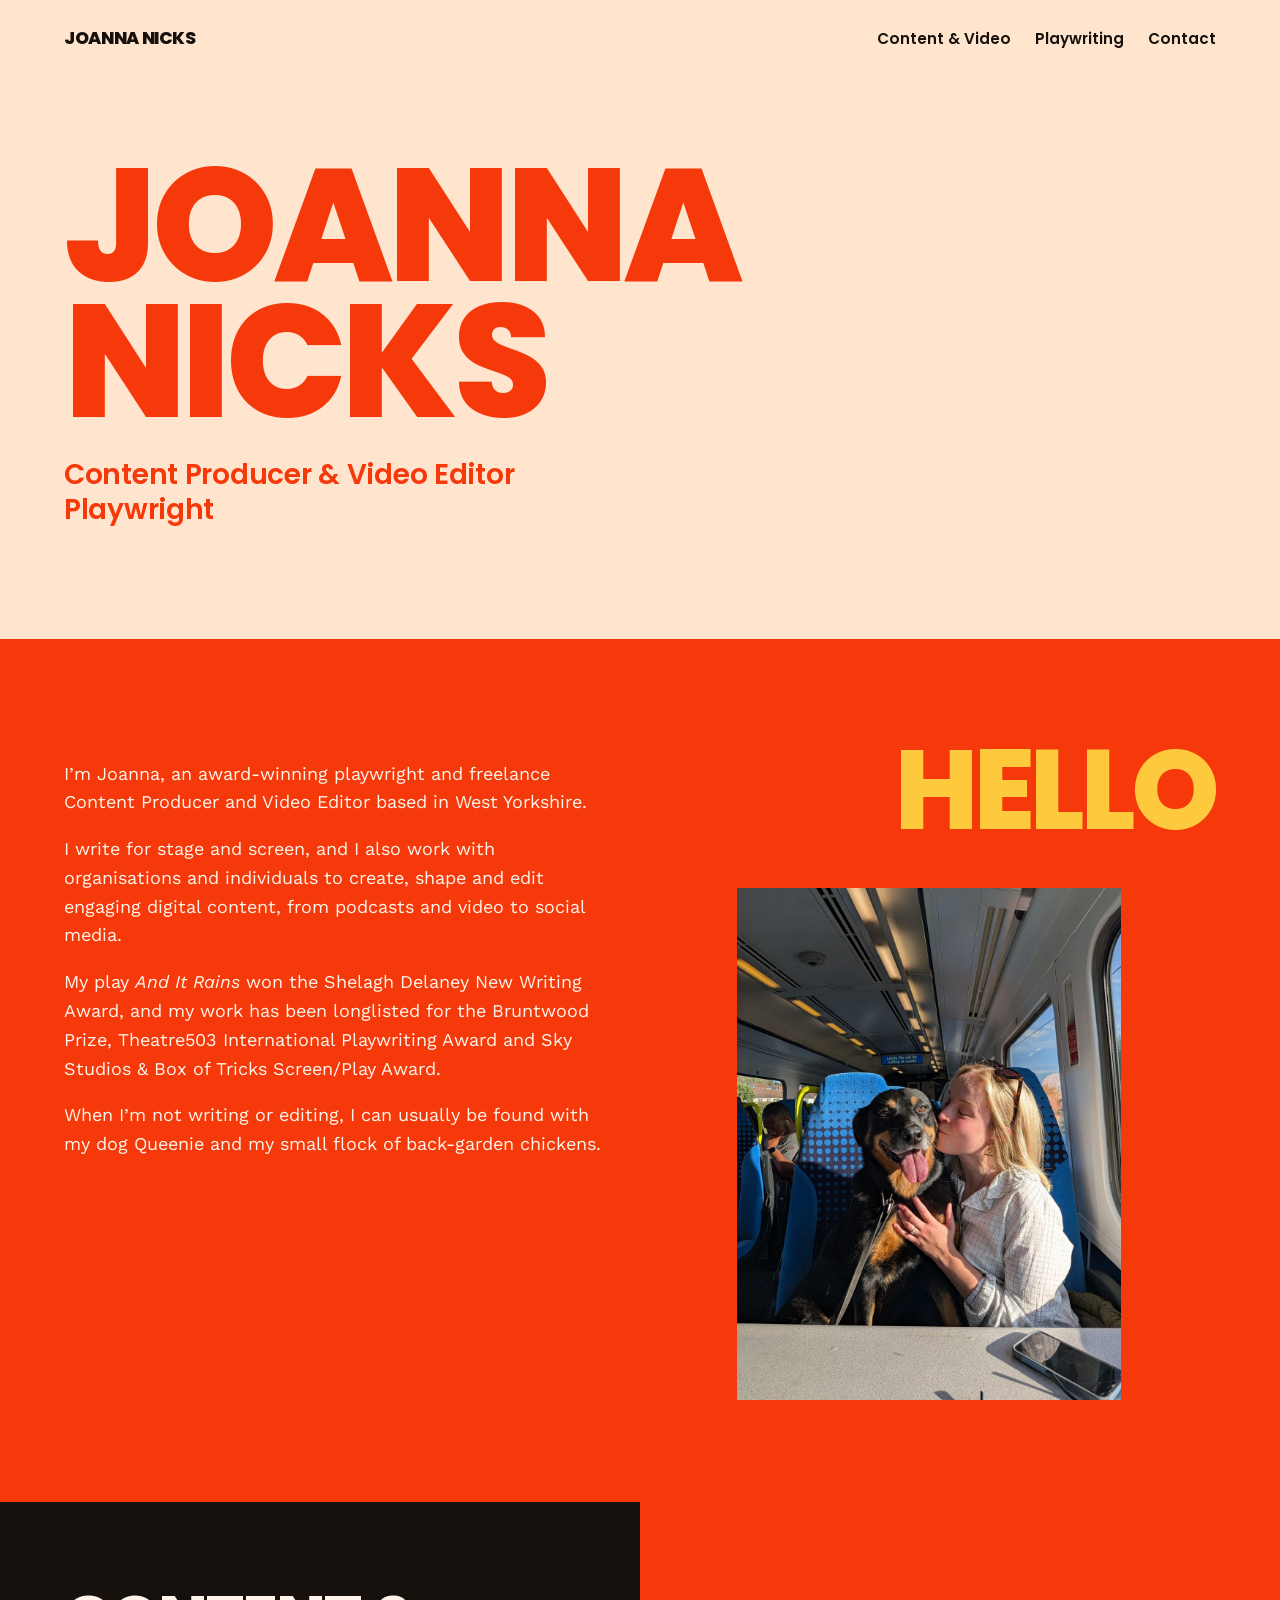
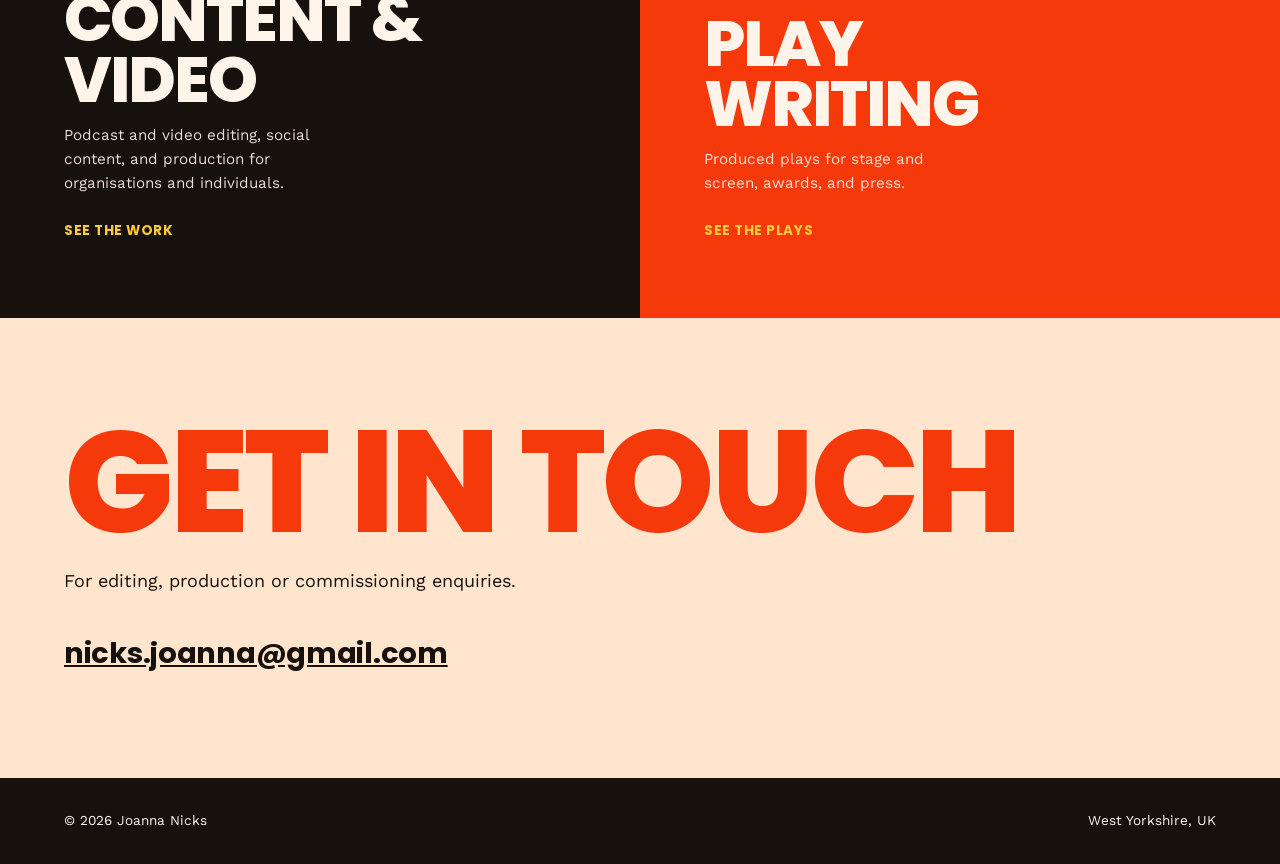
==== index.html @ 8f2b2e90 "Add photo alongside the homepage bio Joanna and Queenie on the train. On wide screens the bio text r" ====
<!doctype html>
<html lang="en-GB">
<head>
<meta charset="utf-8">
<meta name="viewport" content="width=device-width, initial-scale=1">
<title>Joanna Nicks — Content Producer, Video Editor &amp; Playwright</title>
<meta name="description" content="Joanna Nicks is an award-winning playwright and freelance Content Producer and Video Editor based in West Yorkshire.">
<link rel="preconnect" href="https://fonts.googleapis.com">
<link rel="preconnect" href="https://fonts.gstatic.com" crossorigin>
<link href="https://fonts.googleapis.com/css2?family=Poppins:wght@600;700;800&family=Work+Sans:wght@400;500&display=swap" rel="stylesheet">
<link rel="stylesheet" href="styles.css">
</head>
<body>

<a class="skip" href="#main">Skip to content</a>

<!-- Homepage nav. This is the only page that shows both sides of the site. -->
<header class="site">
  <a class="wordmark" href="index.html">Joanna Nicks</a>
  <nav>
    <a href="production.html">Content &amp; Video</a>
    <a href="writing.html">Playwriting</a>
    <a href="#contact">Contact</a>
  </nav>
</header>

<main id="main">

  <section class="hero">
    <h1>Joanna<br>Nicks</h1>
    <p class="roles">Content Producer &amp; Video Editor<br>Playwright</p>
  </section>

  <section class="band band--orange">
    <div class="bio">
      <div class="bio-text">
        <p>I’m Joanna, an award-winning playwright and freelance Content Producer and Video Editor based in West Yorkshire.</p>
        <p>I write for stage and screen, and I also work with organisations and individuals to create, shape and edit engaging digital content, from podcasts and video to social media.</p>
        <p>My play <em>And It Rains</em> won the Shelagh Delaney New Writing Award, and my work has been longlisted for the Bruntwood Prize, Theatre503 International Playwriting Award and Sky Studios &amp; Box of Tricks Screen/Play Award.</p>
        <p>When I’m not writing or editing, I can usually be found with my dog Queenie and my small flock of back-garden chickens.</p>
      </div>
      <p class="shout">Hello</p>
      <img class="bio-photo"
           src="images/joanna-and-queenie.jpg"
           width="1050" height="1400"
           alt="Joanna on a train with her eyes closed, kissing her dog Queenie on the cheek. Queenie is grinning at the camera with her tongue out.">
    </div>
  </section>

  <!-- The fork. Each door leads into a section that stands on its own. -->
  <div class="doors">
    <a class="door door--production" href="production.html">
      <h2>Content &amp;<br>Video</h2>
      <p>Podcast and video editing, social content, and production for organisations and individuals.</p>
      <span class="go">See the work</span>
    </a>
    <a class="door door--writing" href="writing.html">
      <h2>Play<br>writing</h2>
      <p>Produced plays for stage and screen, awards, and press.</p>
      <span class="go">See the plays</span>
    </a>
  </div>

  <section class="band band--peach contact" id="contact">
    <h2>Get in touch</h2>
    <p>For editing, production or commissioning enquiries.</p>
    <a class="email" href="mailto:nicks.joanna@gmail.com">nicks.joanna@gmail.com</a>
  </section>

</main>

<footer class="site">
  <span>© 2026 Joanna Nicks</span>
  <span>West Yorkshire, UK</span>
</footer>

</body>
</html>
---- styles.css ----
/* ============================================================
   Joanna Nicks — site styles
   Colours and type live here. Change a value once, it changes
   everywhere on the site.
   ============================================================ */

:root {
  --peach:  #FFE4CE;
  --orange: #F5390B;
  --yellow: #FFC93D;
  --ink:    #17110D;
  --cream:  #FFF4E9;

  --measure: 34rem;          /* max line length for body text */
  --pad: clamp(1.5rem, 5vw, 5rem);
}

*, *::before, *::after { box-sizing: border-box; }

html { -webkit-text-size-adjust: 100%; }

body {
  margin: 0;
  background: var(--peach);
  color: var(--ink);
  font-family: "Work Sans", system-ui, sans-serif;
  font-size: clamp(1rem, 0.95rem + 0.3vw, 1.125rem);
  line-height: 1.6;
}

img { max-width: 100%; display: block; }

a { color: inherit; }

/* ---------- Type ---------- */

h1, h2, h3, .display, nav a {
  font-family: "Poppins", system-ui, sans-serif;
}

h1 {
  font-weight: 800;
  font-size: clamp(3.2rem, 13vw, 10rem);
  line-height: 0.85;
  letter-spacing: -0.035em;
  margin: 0;
  text-transform: uppercase;
}

h2 {
  font-weight: 800;
  font-size: clamp(2rem, 6vw, 4rem);
  line-height: 0.95;
  letter-spacing: -0.03em;
  margin: 0 0 1.5rem;
  text-transform: uppercase;
}

h3 {
  font-weight: 700;
  font-size: clamp(1.35rem, 2.6vw, 1.9rem);
  line-height: 1.1;
  letter-spacing: -0.02em;
  margin: 0 0 0.15rem;
  text-transform: uppercase;
}

p { max-width: var(--measure); }

.lede {
  font-family: "Poppins", system-ui, sans-serif;
  font-weight: 600;
  font-size: clamp(1.25rem, 3vw, 2rem);
  line-height: 1.2;
  letter-spacing: -0.02em;
  max-width: 22ch;
}

/* ---------- Bands ---------- */

.band { padding: clamp(3rem, 8vw, 7rem) var(--pad); }
.band--peach  { background: var(--peach);  color: var(--ink); }
.band--orange { background: var(--orange); color: var(--cream); }
.band--cream  { background: var(--cream);  color: var(--ink); }
.band--ink    { background: var(--ink);    color: var(--cream); }

.band--orange a, .band--ink a { color: var(--yellow); }

/* ---------- Header / nav ---------- */

header.site {
  display: flex;
  flex-wrap: wrap;
  gap: 1rem 2rem;
  align-items: baseline;
  justify-content: space-between;
  padding: 1.5rem var(--pad);
  background: var(--peach);
}

header.site .wordmark {
  font-family: "Poppins", sans-serif;
  font-weight: 800;
  letter-spacing: -0.02em;
  text-transform: uppercase;
  text-decoration: none;
  font-size: 1.1rem;
}

nav { display: flex; gap: 1.5rem; flex-wrap: wrap; }

nav a {
  font-weight: 600;
  font-size: 0.95rem;
  text-decoration: none;
  padding-bottom: 2px;
  border-bottom: 3px solid transparent;
}

nav a:hover, nav a:focus-visible { border-bottom-color: var(--orange); }
nav a[aria-current="page"] { border-bottom-color: var(--orange); }

/* ---------- Hero ---------- */

.hero { padding: clamp(2rem, 6vw, 5rem) var(--pad) clamp(3rem, 9vw, 7rem); }
.hero h1 { color: var(--orange); }

.hero .roles {
  font-family: "Poppins", sans-serif;
  font-weight: 600;
  font-size: clamp(1.1rem, 2.6vw, 1.75rem);
  line-height: 1.25;
  color: var(--orange);
  margin: 1.75rem 0 0;
  letter-spacing: -0.01em;
}

/* ---------- Bio band with the big HELLO ---------- */

.bio {
  display: grid;
  gap: clamp(1.5rem, 4vw, 4rem);
  grid-template-columns: 1fr;
}

/* Wide screens: text down the left, HELLO and the photo stacked on the right. */
@media (min-width: 62rem) {
  .bio {
    grid-template-columns: minmax(0, 1.3fr) minmax(0, 1fr);
    align-items: start;
  }
  .bio .bio-text  { grid-column: 1; grid-row: 1 / span 2; }
  .bio .shout     { grid-column: 2; grid-row: 1; text-align: right; }
  .bio .bio-photo { grid-column: 2; grid-row: 2; }
}

/* Photo beside the bio. Hard edges, no crop — the picture is the picture. */
.bio-photo {
  width: 100%;
  max-width: 24rem;
  height: auto;
}

.shout {
  font-family: "Poppins", sans-serif;
  font-weight: 800;
  font-size: clamp(3rem, 10vw, 7rem);
  line-height: 0.85;
  letter-spacing: -0.04em;
  color: var(--yellow);
  text-transform: uppercase;
  margin: 0;
  order: -1;
}

@media (min-width: 62rem) { .shout { order: 0; } }

/* ---------- The fork: two doors ---------- */

.doors {
  display: grid;
  grid-template-columns: 1fr;
}

@media (min-width: 48rem) {
  .doors { grid-template-columns: 1fr 1fr; }
}

.door {
  display: block;
  text-decoration: none;
  padding: clamp(2.5rem, 6vw, 5rem) var(--pad);
  min-height: clamp(16rem, 34vw, 26rem);
  display: flex;
  flex-direction: column;
  justify-content: flex-end;
  transition: background-color 120ms linear;
}

.door--production { background: var(--ink);    color: var(--cream); }
.door--writing    { background: var(--orange); color: var(--cream); }

.door--production:hover, .door--production:focus-visible { background: #000; }
.door--writing:hover,    .door--writing:focus-visible    { background: #D02F06; }

.door h2 { margin-bottom: 0.75rem; }
.door p { font-size: 0.95rem; max-width: 30ch; opacity: 0.9; margin: 0; }
.door .go {
  font-family: "Poppins", sans-serif;
  font-weight: 700;
  font-size: 0.85rem;
  margin-top: 1.5rem;
  color: var(--yellow);
  text-transform: uppercase;
  letter-spacing: 0.04em;
}

/* ---------- Onward links inside a section ---------- */

.next {
  display: flex;
  flex-wrap: wrap;
  gap: 1rem 2.5rem;
  margin-top: 2rem;
}

.next a {
  font-family: "Poppins", sans-serif;
  font-weight: 700;
  font-size: clamp(1.1rem, 3vw, 1.6rem);
  line-height: 1.1;
  letter-spacing: -0.01em;
  text-transform: uppercase;
  text-decoration: none;
  border-bottom: 4px solid currentColor;
  padding-bottom: 0.15rem;
}

/* ---------- Work entries ---------- */

.work { border-top: 4px solid currentColor; padding-top: 2rem; margin-top: 3rem; }
.work:first-of-type { margin-top: 0; }

.work .form {
  font-family: "Poppins", sans-serif;
  font-weight: 600;
  font-size: 0.9rem;
  opacity: 0.75;
  margin: 0 0 1.25rem;
}

.work .accolade {
  font-family: "Poppins", sans-serif;
  font-weight: 700;
  color: var(--orange);
  margin: 0 0 1.25rem;
  max-width: 30ch;
}

.band--orange .work .accolade, .band--ink .work .accolade { color: var(--yellow); }

blockquote {
  margin: 1.5rem 0 0;
  padding-left: 1.25rem;
  border-left: 4px solid var(--orange);
  max-width: var(--measure);
  font-size: 1.05rem;
}

.band--orange blockquote { border-left-color: var(--yellow); }

blockquote cite {
  display: block;
  font-style: normal;
  font-size: 0.85rem;
  opacity: 0.75;
  margin-top: 0.5rem;
}

/* ---------- Portfolio / embed slots ---------- */

.grid {
  display: grid;
  gap: clamp(1.5rem, 3vw, 2.5rem);
  grid-template-columns: repeat(auto-fit, minmax(min(100%, 20rem), 1fr));
  margin-top: 2.5rem;
}

.embed {
  aspect-ratio: 16 / 9;
  width: 100%;
  border: 0;
  background: var(--ink);
}

.placeholder {
  aspect-ratio: 16 / 9;
  display: flex;
  align-items: center;
  justify-content: center;
  text-align: center;
  padding: 1.5rem;
  background: repeating-linear-gradient(
    45deg, rgba(0,0,0,0.06) 0 12px, transparent 12px 24px
  ), var(--peach);
  outline: 3px dashed var(--orange);
  outline-offset: -3px;
  font-family: "Poppins", sans-serif;
  font-weight: 600;
  font-size: 0.9rem;
  color: var(--orange);
}

.caption { margin: 0.75rem 0 0; font-size: 0.95rem; }
.caption strong { font-family: "Poppins", sans-serif; }

/* ---------- Contact ---------- */

.contact h2 {
  font-size: clamp(3rem, 13vw, 9rem);
  line-height: 0.85;
  color: var(--orange);
}

.band--ink.contact h2 { color: var(--yellow); }

.contact .email {
  font-family: "Poppins", sans-serif;
  font-weight: 700;
  font-size: clamp(1.1rem, 3vw, 1.8rem);
  display: inline-block;
  margin-top: 1rem;
  letter-spacing: -0.01em;
}

footer.site {
  padding: 2rem var(--pad);
  background: var(--ink);
  color: var(--cream);
  font-size: 0.85rem;
  display: flex;
  flex-wrap: wrap;
  gap: 1rem 2rem;
  justify-content: space-between;
}

/* ---------- Accessibility ---------- */

:focus-visible { outline: 3px solid var(--ink); outline-offset: 3px; }
.band--ink :focus-visible, .band--orange :focus-visible { outline-color: var(--yellow); }

@media (prefers-reduced-motion: reduce) {
  * { transition: none !important; animation: none !important; }
}

.skip {
  position: absolute;
  left: -9999px;
  background: var(--ink);
  color: var(--cream);
  padding: 0.75rem 1rem;
}
.skip:focus { left: var(--pad); top: 0.5rem; z-index: 10; }
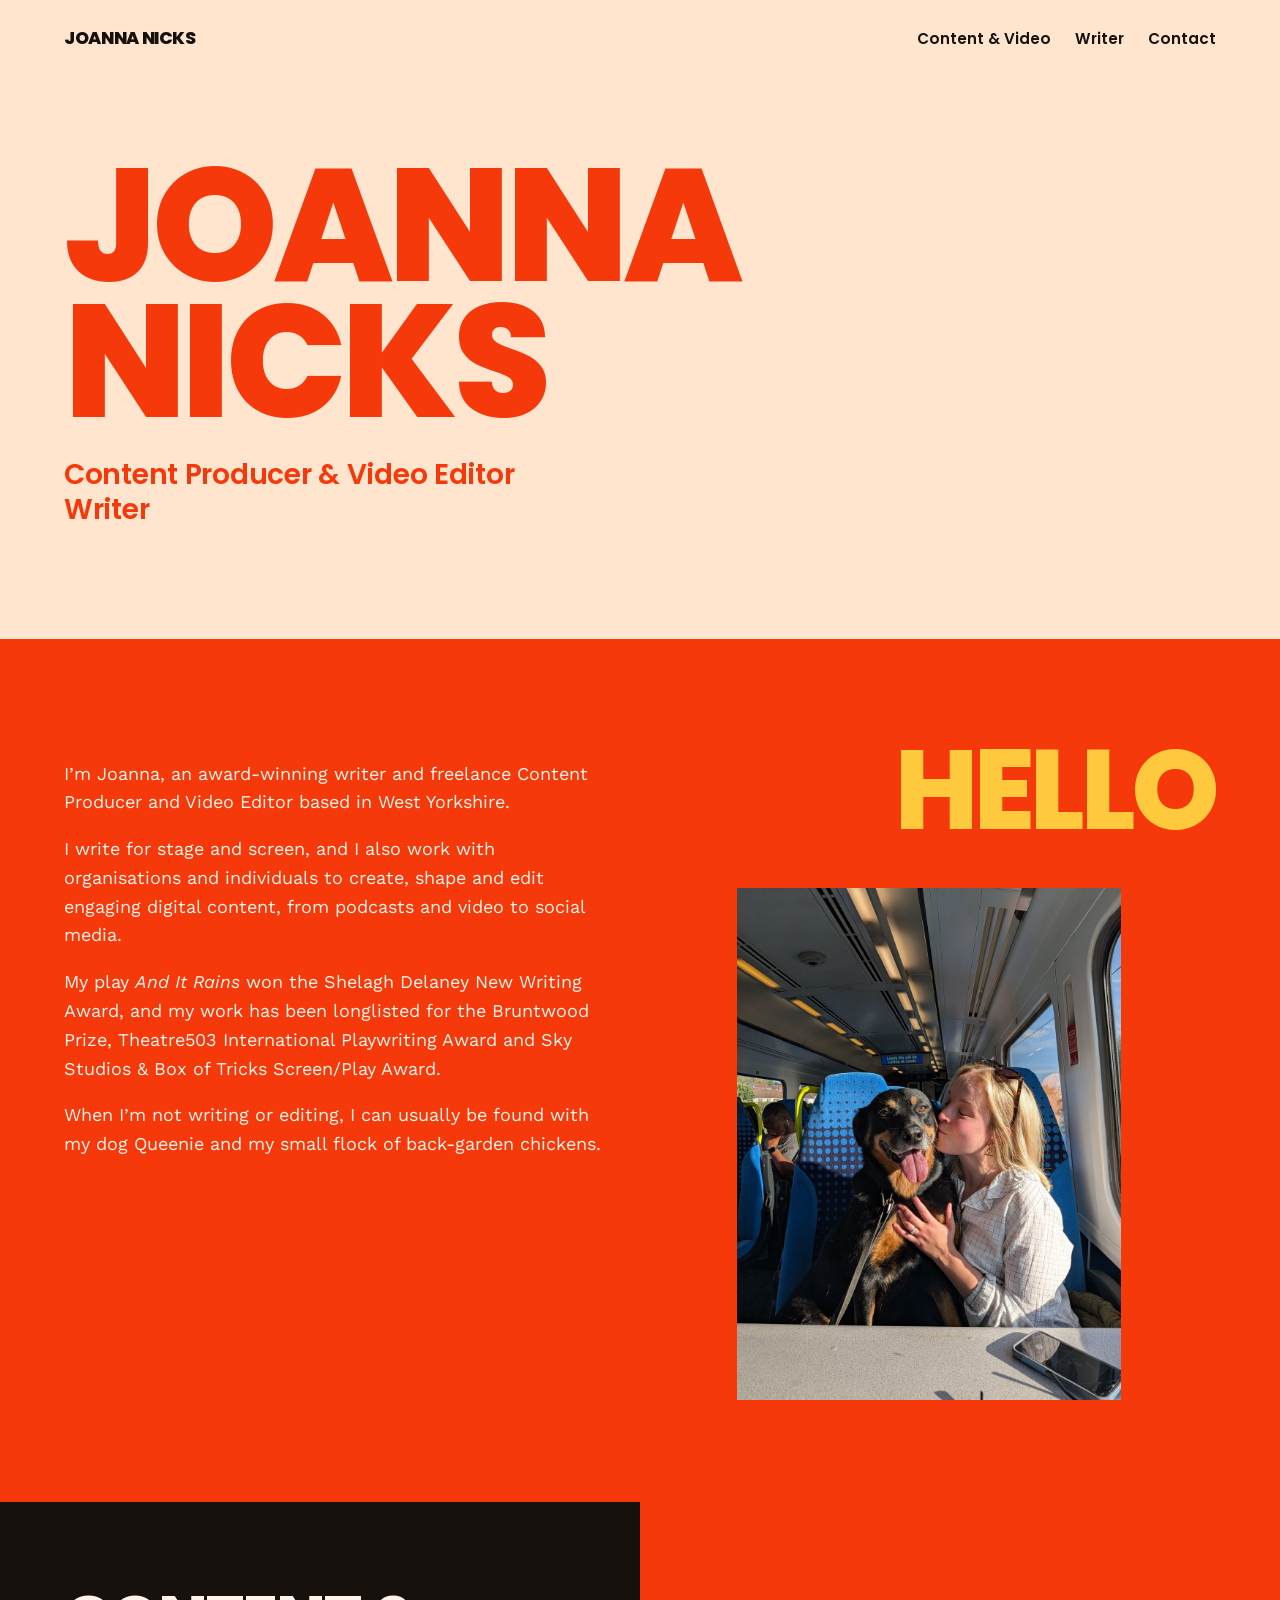
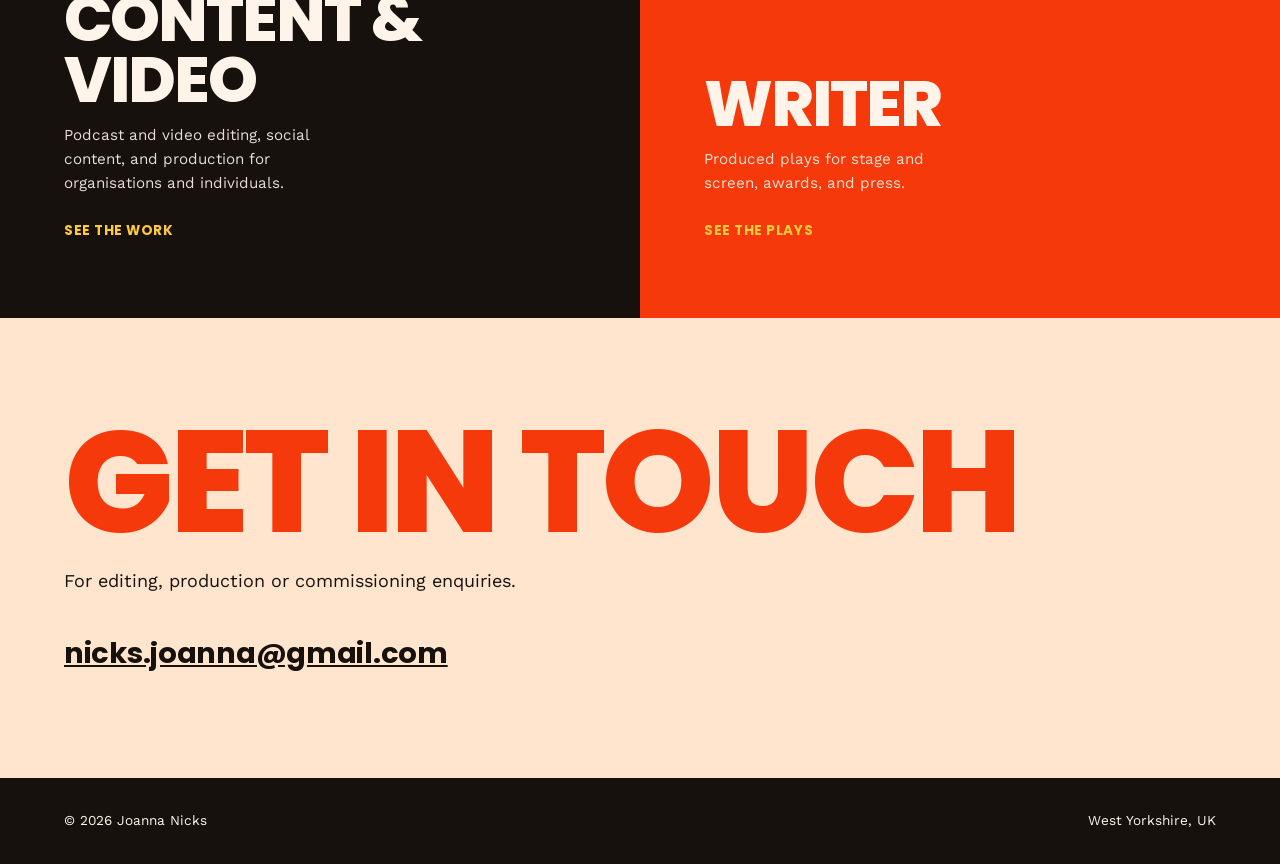
==== commit eb87ac49: "Rename the playwriting side to Writer Changes the visible label from Playwriting/Playwright to Write" ====
--- a/index.html
+++ b/index.html
@@ -3,8 +3,8 @@
 <head>
 <meta charset="utf-8">
 <meta name="viewport" content="width=device-width, initial-scale=1">
-<title>Joanna Nicks — Content Producer, Video Editor &amp; Playwright</title>
-<meta name="description" content="Joanna Nicks is an award-winning playwright and freelance Content Producer and Video Editor based in West Yorkshire.">
+<title>Joanna Nicks — Content Producer, Video Editor &amp; Writer</title>
+<meta name="description" content="Joanna Nicks is an award-winning writer and freelance Content Producer and Video Editor based in West Yorkshire.">
 <link rel="preconnect" href="https://fonts.googleapis.com">
 <link rel="preconnect" href="https://fonts.gstatic.com" crossorigin>
 <link href="https://fonts.googleapis.com/css2?family=Poppins:wght@600;700;800&family=Work+Sans:wght@400;500&display=swap" rel="stylesheet">
@@ -19,7 +19,7 @@
   <a class="wordmark" href="index.html">Joanna Nicks</a>
   <nav>
     <a href="production.html">Content &amp; Video</a>
-    <a href="writing.html">Playwriting</a>
+    <a href="writing.html">Writer</a>
     <a href="#contact">Contact</a>
   </nav>
 </header>
@@ -28,13 +28,13 @@
 
   <section class="hero">
     <h1>Joanna<br>Nicks</h1>
-    <p class="roles">Content Producer &amp; Video Editor<br>Playwright</p>
+    <p class="roles">Content Producer &amp; Video Editor<br>Writer</p>
   </section>
 
   <section class="band band--orange">
     <div class="bio">
       <div class="bio-text">
-        <p>I’m Joanna, an award-winning playwright and freelance Content Producer and Video Editor based in West Yorkshire.</p>
+        <p>I’m Joanna, an award-winning writer and freelance Content Producer and Video Editor based in West Yorkshire.</p>
         <p>I write for stage and screen, and I also work with organisations and individuals to create, shape and edit engaging digital content, from podcasts and video to social media.</p>
         <p>My play <em>And It Rains</em> won the Shelagh Delaney New Writing Award, and my work has been longlisted for the Bruntwood Prize, Theatre503 International Playwriting Award and Sky Studios &amp; Box of Tricks Screen/Play Award.</p>
         <p>When I’m not writing or editing, I can usually be found with my dog Queenie and my small flock of back-garden chickens.</p>
@@ -55,7 +55,7 @@
       <span class="go">See the work</span>
     </a>
     <a class="door door--writing" href="writing.html">
-      <h2>Play<br>writing</h2>
+      <h2>Writer</h2>
       <p>Produced plays for stage and screen, awards, and press.</p>
       <span class="go">See the plays</span>
     </a>
--- a/styles.css
+++ b/styles.css
@@ -28,7 +28,7 @@
   line-height: 1.6;
 }
 
-img { max-width: 100%; display: block; }
+img { max-width: 100%; height: auto; display: block; }
 
 a { color: inherit; }
 
@@ -67,13 +67,14 @@
 
 p { max-width: var(--measure); }
 
+/* The bold opening statement on a section front page. One sentence, set large. */
 .lede {
   font-family: "Poppins", system-ui, sans-serif;
   font-weight: 600;
   font-size: clamp(1.25rem, 3vw, 2rem);
   line-height: 1.2;
   letter-spacing: -0.02em;
-  max-width: 22ch;
+  max-width: 26ch;
 }
 
 /* ---------- Bands ---------- */
@@ -85,6 +86,12 @@
 .band--ink    { background: var(--ink);    color: var(--cream); }
 
 .band--orange a, .band--ink a { color: var(--yellow); }
+
+/* Band whose content sits flush under whatever is above it. */
+.band--flush-top { padding-top: 0; }
+
+/* A gentle top gap — less than a full band, more than flush. */
+.band--tight-top { padding-top: clamp(1.5rem, 4vw, 3rem); }
 
 /* ---------- Header / nav ---------- */
 
@@ -123,6 +130,8 @@
 /* ---------- Hero ---------- */
 
 .hero { padding: clamp(2rem, 6vw, 5rem) var(--pad) clamp(3rem, 9vw, 7rem); }
+/* Tight hero: pulls the images up close under the title, near the fold. */
+.hero--tight { padding-bottom: clamp(1rem, 3vw, 2rem); }
 .hero h1 { color: var(--orange); }
 
 .hero .roles {
@@ -236,12 +245,14 @@
   padding-bottom: 0.15rem;
 }
 
-/* ---------- Work entries ---------- */
-
-.work { border-top: 4px solid currentColor; padding-top: 2rem; margin-top: 3rem; }
-.work:first-of-type { margin-top: 0; }
-
-.work .form {
+/* ---------- Work entries and services ---------- */
+/* .work is a play on the writing side; .service is an offer on the
+   content side. Same shape, so they share the rules. */
+
+.work, .service { border-top: 4px solid currentColor; padding-top: 2rem; margin-top: 3rem; }
+.work:first-of-type, .service:first-of-type { margin-top: 0; border-top: 0; padding-top: 0; }
+
+.work .form, .service .form {
   font-family: "Poppins", sans-serif;
   font-weight: 600;
   font-size: 0.9rem;
@@ -275,6 +286,87 @@
   font-size: 0.85rem;
   opacity: 0.75;
   margin-top: 0.5rem;
+}
+
+/* ---------- Production belt (conveyor) ---------- */
+/* A strip of photos that drifts sideways; the script at the foot of
+   writing-work.html moves it and the arrows scroll it by hand. */
+
+.belt {
+  display: flex;
+  align-items: stretch;
+  gap: clamp(0.4rem, 1.2vw, 0.8rem);
+}
+
+.belt-viewport {
+  overflow: hidden;
+  flex: 1;
+}
+
+.belt-track {
+  display: flex;
+  gap: clamp(0.4rem, 1vw, 0.7rem);
+  margin: 0;
+  padding: 0;
+  list-style: none;
+}
+
+.belt-track li { flex: 0 0 auto; }
+
+.belt-track img {
+  height: clamp(10rem, 24vw, 17rem);
+  width: auto;
+  max-width: none;
+  display: block;
+}
+
+/* Hard-edged square arrows, in the ink/cream palette. */
+.belt-arrow {
+  flex: 0 0 auto;
+  width: clamp(2.5rem, 5vw, 3.5rem);
+  border: 0;
+  background: var(--ink);
+  color: var(--cream);
+  font-family: "Poppins", sans-serif;
+  font-size: 1.6rem;
+  line-height: 1;
+  cursor: pointer;
+}
+
+.belt-arrow:hover, .belt-arrow:focus-visible { background: var(--orange); }
+
+@media (prefers-reduced-motion: reduce) {
+  /* No auto-drift; the arrows still work. */
+  .belt-viewport { scroll-behavior: auto; }
+}
+
+/* ---------- Production gallery (filled mosaic) ---------- */
+/* Each row stretches to both edges; within a row every photo is the same
+   height but keeps its own width, so the block reads as a mixed collage the
+   way it did on the old site. --ar on each image is its width ÷ height. */
+
+.gallery {
+  display: flex;
+  flex-wrap: wrap;
+  gap: clamp(0.4rem, 1vw, 0.7rem);
+}
+
+.gallery img {
+  --ar: 1.4;
+  flex-grow: var(--ar);
+  flex-basis: calc(var(--ar) * 14rem);
+  width: 0;
+  min-width: 40%;
+  aspect-ratio: var(--ar);
+  object-fit: cover;
+  height: auto;
+}
+
+/* Stops the final row from stretching its few photos out of proportion. */
+.gallery::after { content: ""; flex-grow: 1000000; }
+
+@media (min-width: 48rem) {
+  .gallery img { min-width: 0; flex-basis: calc(var(--ar) * 13rem); }
 }
 
 /* ---------- Portfolio / embed slots ---------- */
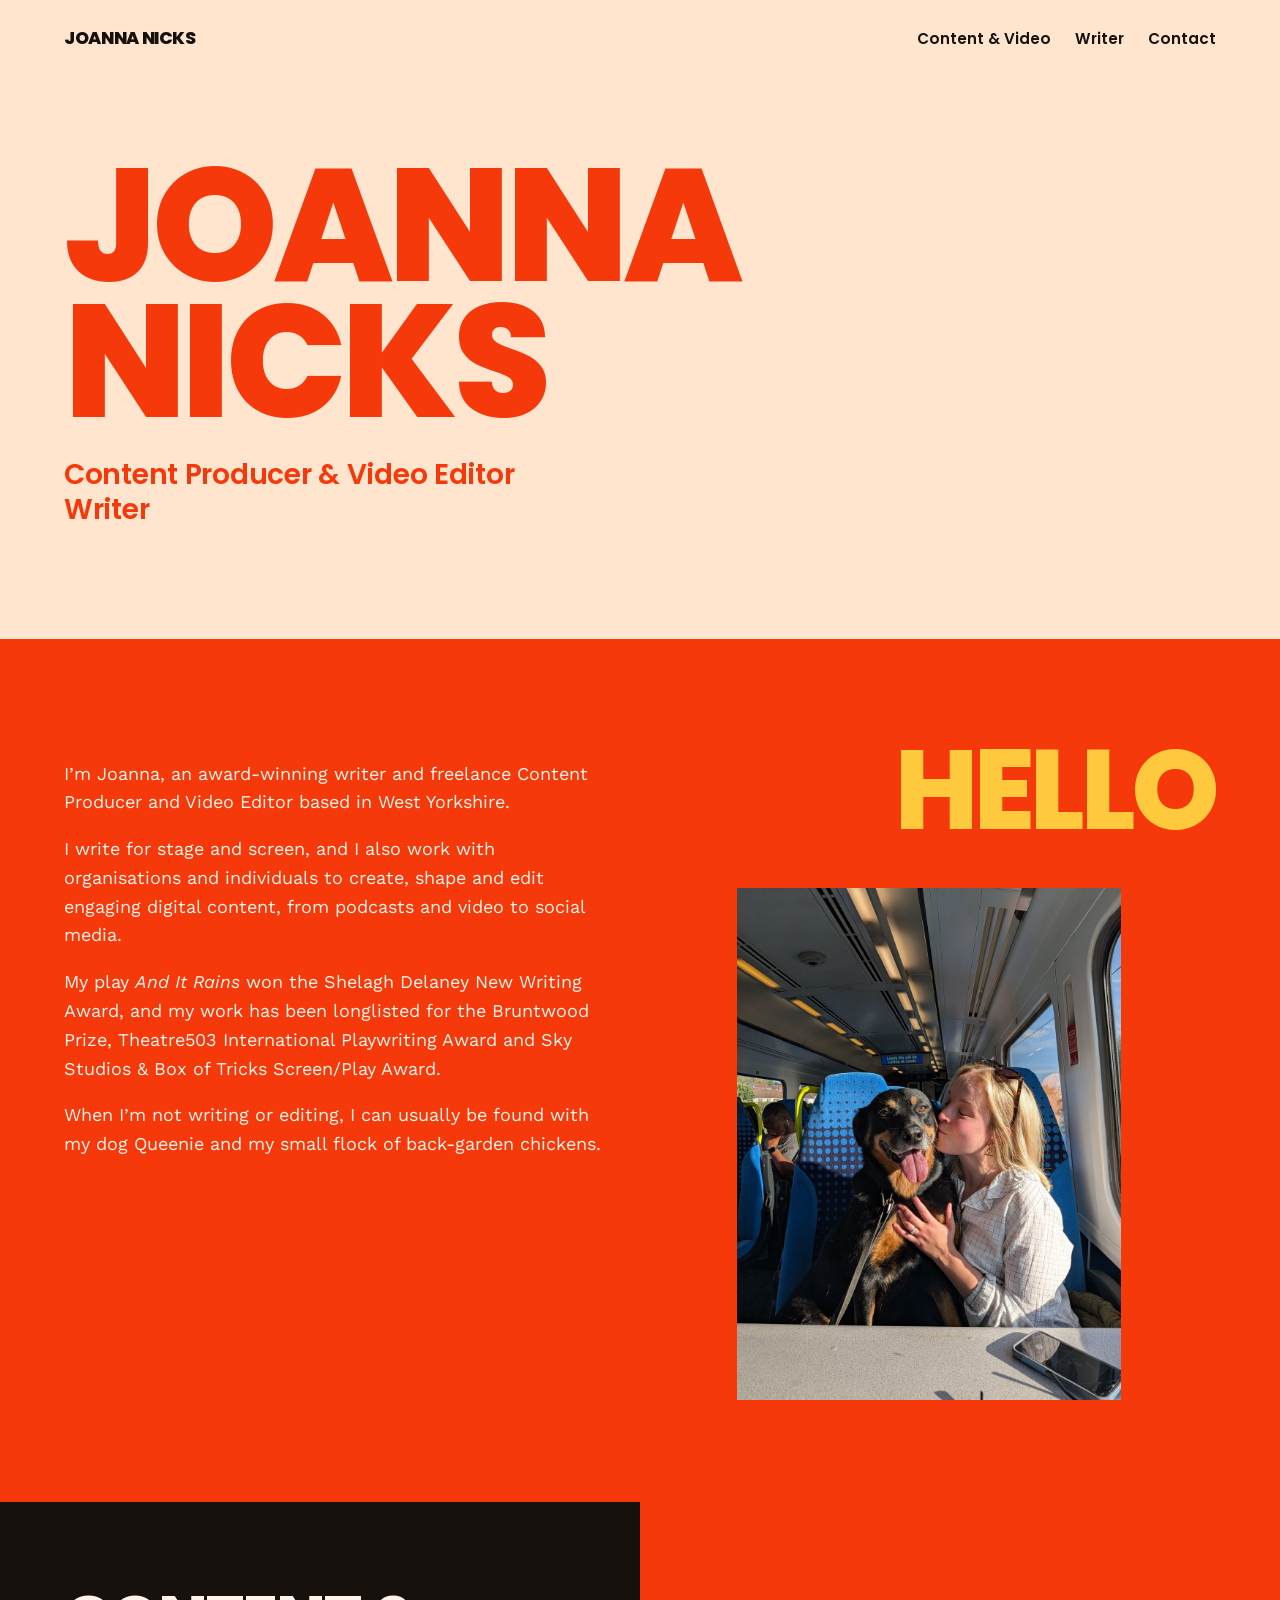
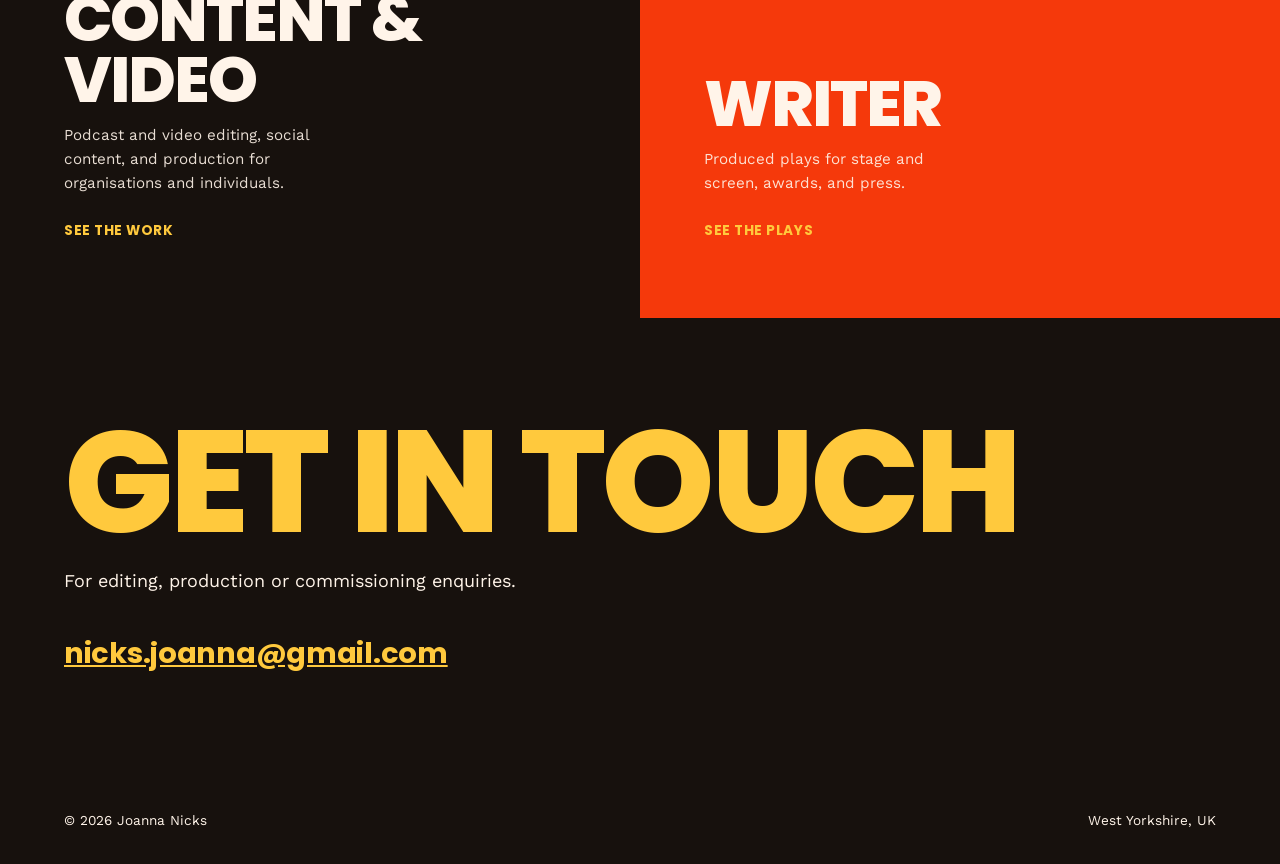
==== commit 4e4adf5b: "Mix the C&V belt, colour the services titles, yellow homepage email - Reorder the Content & Video be" ====
--- a/index.html
+++ b/index.html
@@ -61,7 +61,7 @@
     </a>
   </div>
 
-  <section class="band band--peach contact" id="contact">
+  <section class="band band--ink contact" id="contact">
     <h2>Get in touch</h2>
     <p>For editing, production or commissioning enquiries.</p>
     <a class="email" href="mailto:nicks.joanna@gmail.com">nicks.joanna@gmail.com</a>
--- a/styles.css
+++ b/styles.css
@@ -270,6 +270,9 @@
 
 .band--orange .work .accolade, .band--ink .work .accolade { color: var(--yellow); }
 
+/* Services list titles pick up the orange for a bit of colour. */
+.service h3 { color: var(--orange); }
+
 blockquote {
   margin: 1.5rem 0 0;
   padding-left: 1.25rem;
@@ -416,6 +419,9 @@
 
 .band--ink.contact h2 { color: var(--yellow); }
 
+/* A secondary line under the big contact email, e.g. a direct address. */
+.contact .also { margin-top: 1.75rem; }
+
 .contact .email {
   font-family: "Poppins", sans-serif;
   font-weight: 700;
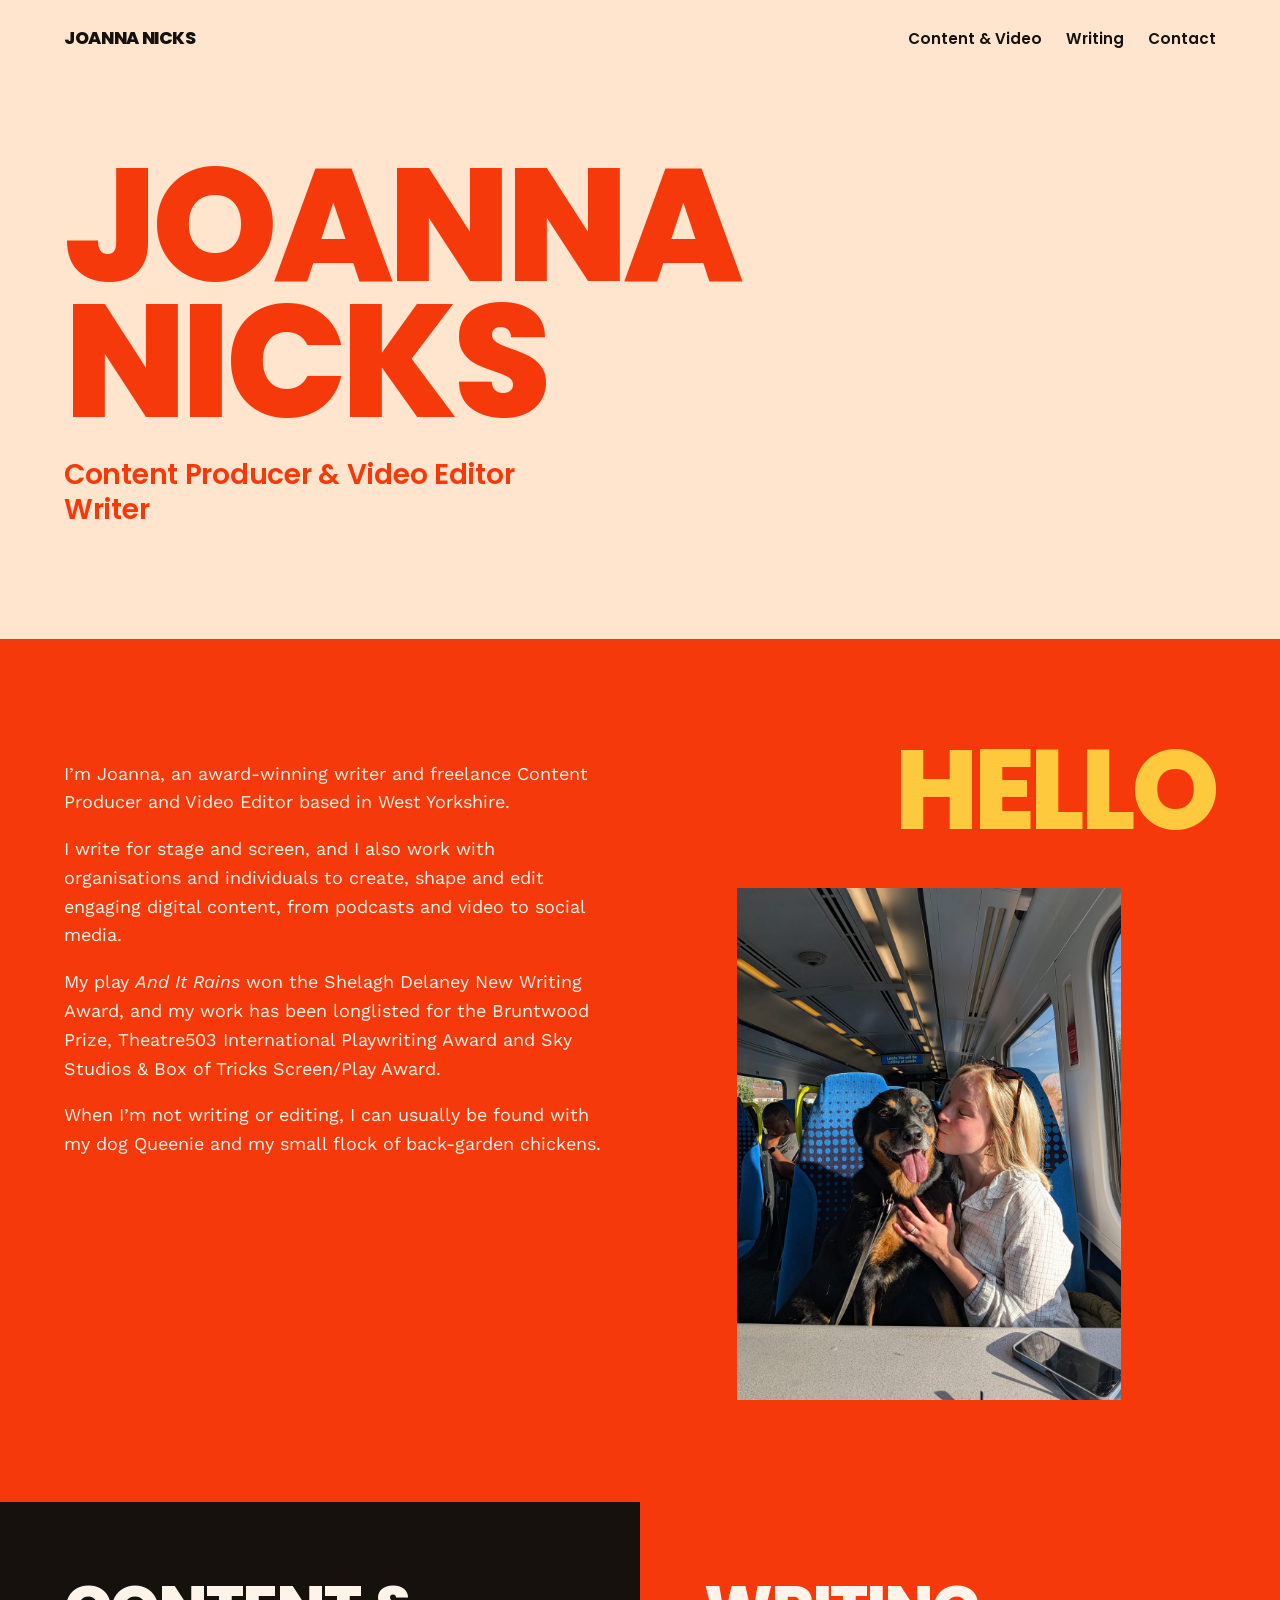
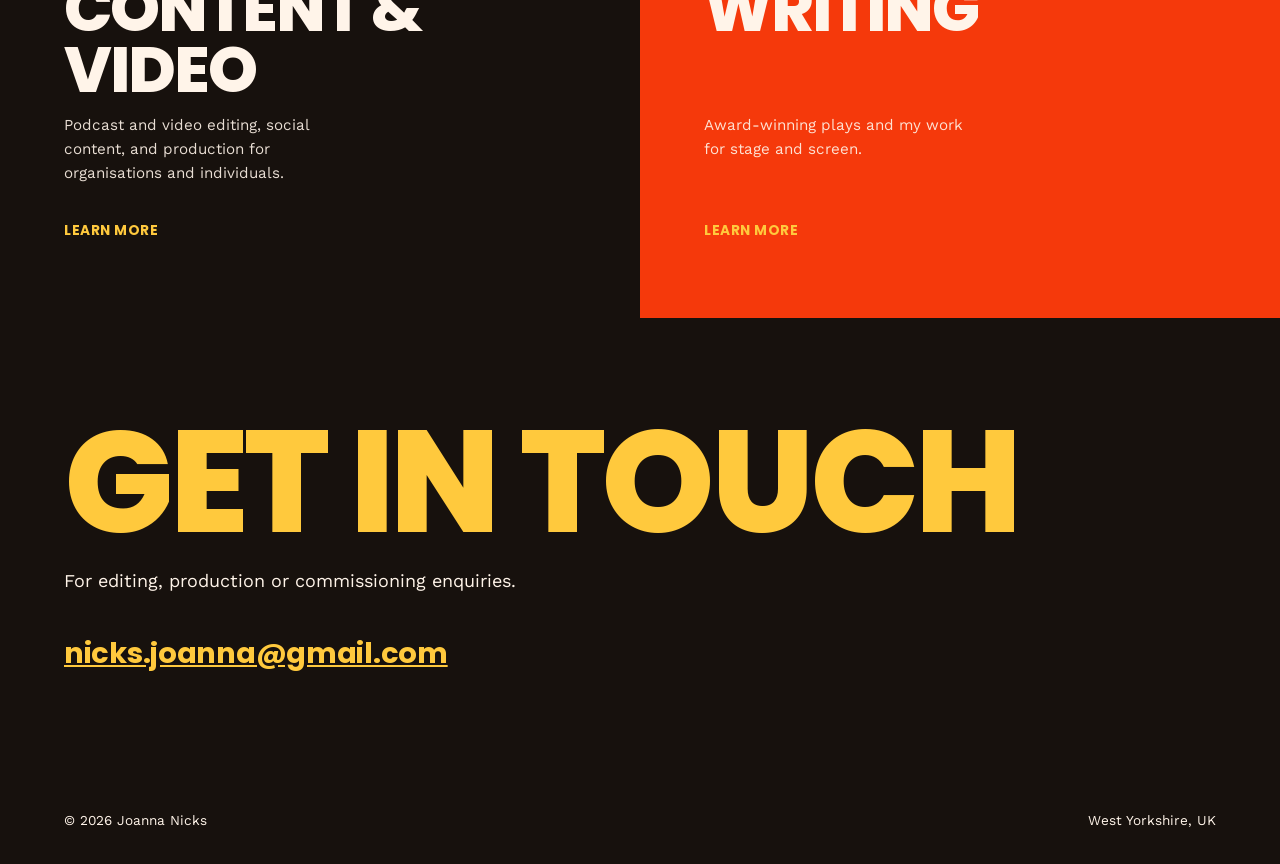
==== commit 8aec4ab5: "Rename the fork to Writing, neaten the doors, and stub two pages - The homepage split and the writin" ====
--- a/index.html
+++ b/index.html
@@ -19,7 +19,7 @@
   <a class="wordmark" href="index.html">Joanna Nicks</a>
   <nav>
     <a href="production.html">Content &amp; Video</a>
-    <a href="writing.html">Writer</a>
+    <a href="writing.html">Writing</a>
     <a href="#contact">Contact</a>
   </nav>
 </header>
@@ -52,12 +52,12 @@
     <a class="door door--production" href="production.html">
       <h2>Content &amp;<br>Video</h2>
       <p>Podcast and video editing, social content, and production for organisations and individuals.</p>
-      <span class="go">See the work</span>
+      <span class="go">Learn more</span>
     </a>
     <a class="door door--writing" href="writing.html">
-      <h2>Writer</h2>
-      <p>Produced plays for stage and screen, awards, and press.</p>
-      <span class="go">See the plays</span>
+      <h2>Writing</h2>
+      <p>Award-winning plays and my work for stage and screen.</p>
+      <span class="go">Learn more</span>
     </a>
   </div>
 
--- a/styles.css
+++ b/styles.css
@@ -202,7 +202,7 @@
   min-height: clamp(16rem, 34vw, 26rem);
   display: flex;
   flex-direction: column;
-  justify-content: flex-end;
+  justify-content: flex-start;
   transition: background-color 120ms linear;
 }
 
@@ -212,13 +212,15 @@
 .door--production:hover, .door--production:focus-visible { background: #000; }
 .door--writing:hover,    .door--writing:focus-visible    { background: #D02F06; }
 
-.door h2 { margin-bottom: 0.75rem; }
+/* Reserve two lines so both door titles start and end at the same height. */
+.door h2 { margin-bottom: 0.75rem; min-height: 1.9em; }
 .door p { font-size: 0.95rem; max-width: 30ch; opacity: 0.9; margin: 0; }
 .door .go {
   font-family: "Poppins", sans-serif;
   font-weight: 700;
   font-size: 0.85rem;
-  margin-top: 1.5rem;
+  margin-top: auto;
+  padding-top: 1.5rem;
   color: var(--yellow);
   text-transform: uppercase;
   letter-spacing: 0.04em;
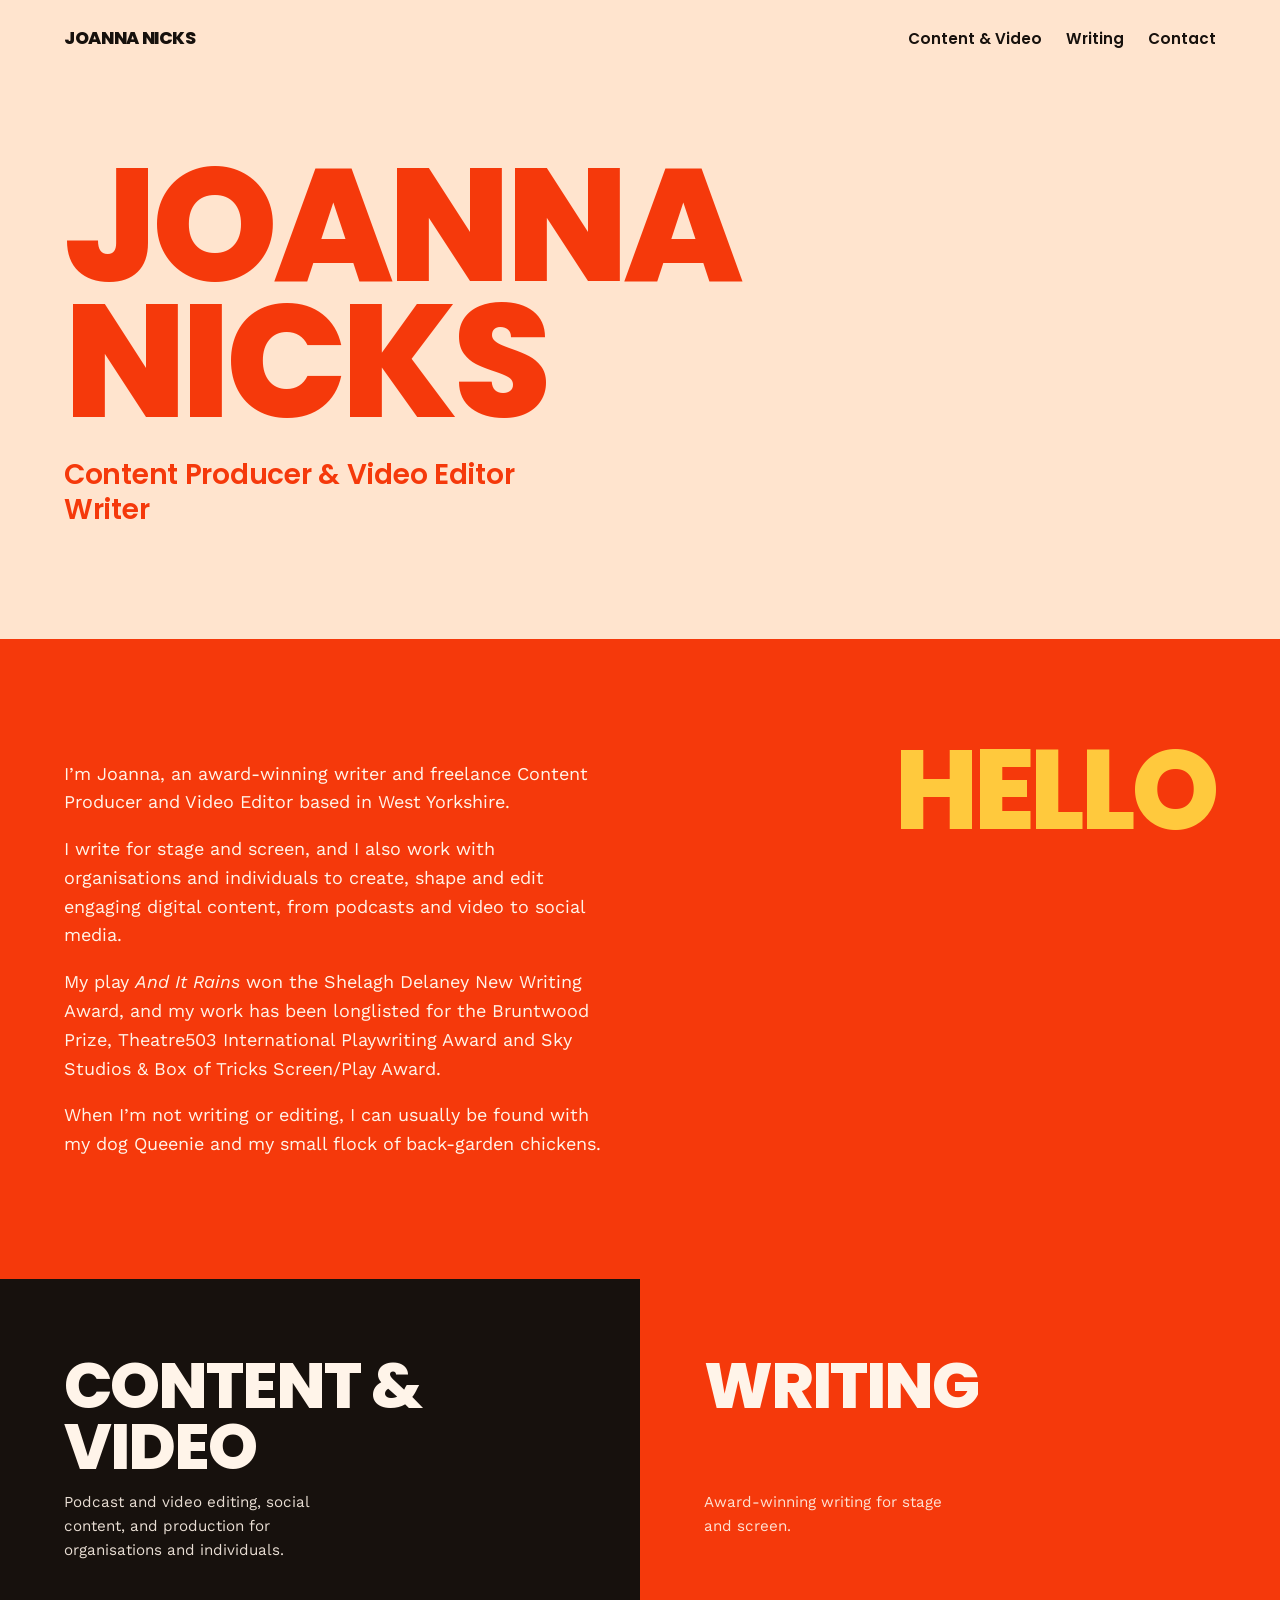
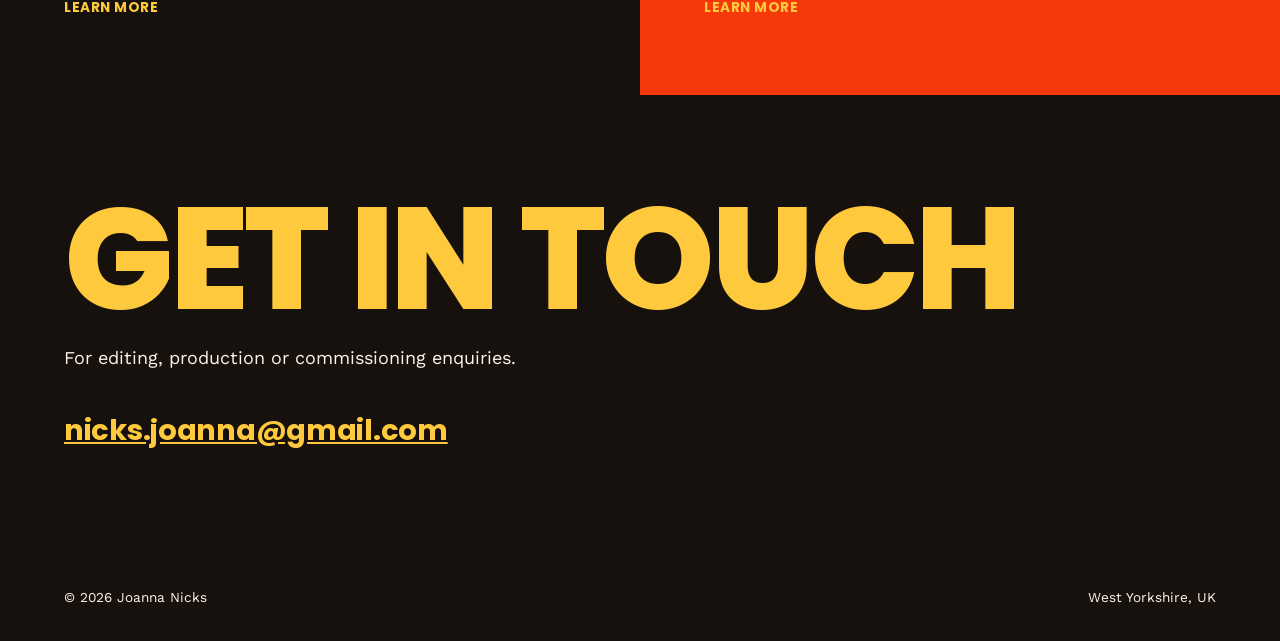
==== commit d04df87b: "Homepage: reword the Writing line, tidy the bio, remove the dog photo - Writing door now reads "Awar" ====
--- a/index.html
+++ b/index.html
@@ -33,17 +33,13 @@
 
   <section class="band band--orange">
     <div class="bio">
-      <div class="bio-text">
+      <div>
         <p>I’m Joanna, an award-winning writer and freelance Content Producer and Video Editor based in West Yorkshire.</p>
         <p>I write for stage and screen, and I also work with organisations and individuals to create, shape and edit engaging digital content, from podcasts and video to social media.</p>
         <p>My play <em>And It Rains</em> won the Shelagh Delaney New Writing Award, and my work has been longlisted for the Bruntwood Prize, Theatre503 International Playwriting Award and Sky Studios &amp; Box of Tricks Screen/Play Award.</p>
         <p>When I’m not writing or editing, I can usually be found with my dog Queenie and my small flock of back-garden chickens.</p>
       </div>
       <p class="shout">Hello</p>
-      <img class="bio-photo"
-           src="images/joanna-and-queenie.jpg"
-           width="1050" height="1400"
-           alt="Joanna on a train with her eyes closed, kissing her dog Queenie on the cheek. Queenie is grinning at the camera with her tongue out.">
     </div>
   </section>
 
@@ -56,7 +52,7 @@
     </a>
     <a class="door door--writing" href="writing.html">
       <h2>Writing</h2>
-      <p>Award-winning plays and my work for stage and screen.</p>
+      <p>Award-winning writing for stage and screen.</p>
       <span class="go">Learn more</span>
     </a>
   </div>
--- a/styles.css
+++ b/styles.css
@@ -152,22 +152,13 @@
   grid-template-columns: 1fr;
 }
 
-/* Wide screens: text down the left, HELLO and the photo stacked on the right. */
+/* Wide screens: text down the left, the big HELLO top-right. */
 @media (min-width: 62rem) {
   .bio {
     grid-template-columns: minmax(0, 1.3fr) minmax(0, 1fr);
     align-items: start;
   }
-  .bio .bio-text  { grid-column: 1; grid-row: 1 / span 2; }
-  .bio .shout     { grid-column: 2; grid-row: 1; text-align: right; }
-  .bio .bio-photo { grid-column: 2; grid-row: 2; }
-}
-
-/* Photo beside the bio. Hard edges, no crop — the picture is the picture. */
-.bio-photo {
-  width: 100%;
-  max-width: 24rem;
-  height: auto;
+  .bio .shout { text-align: right; }
 }
 
 .shout {
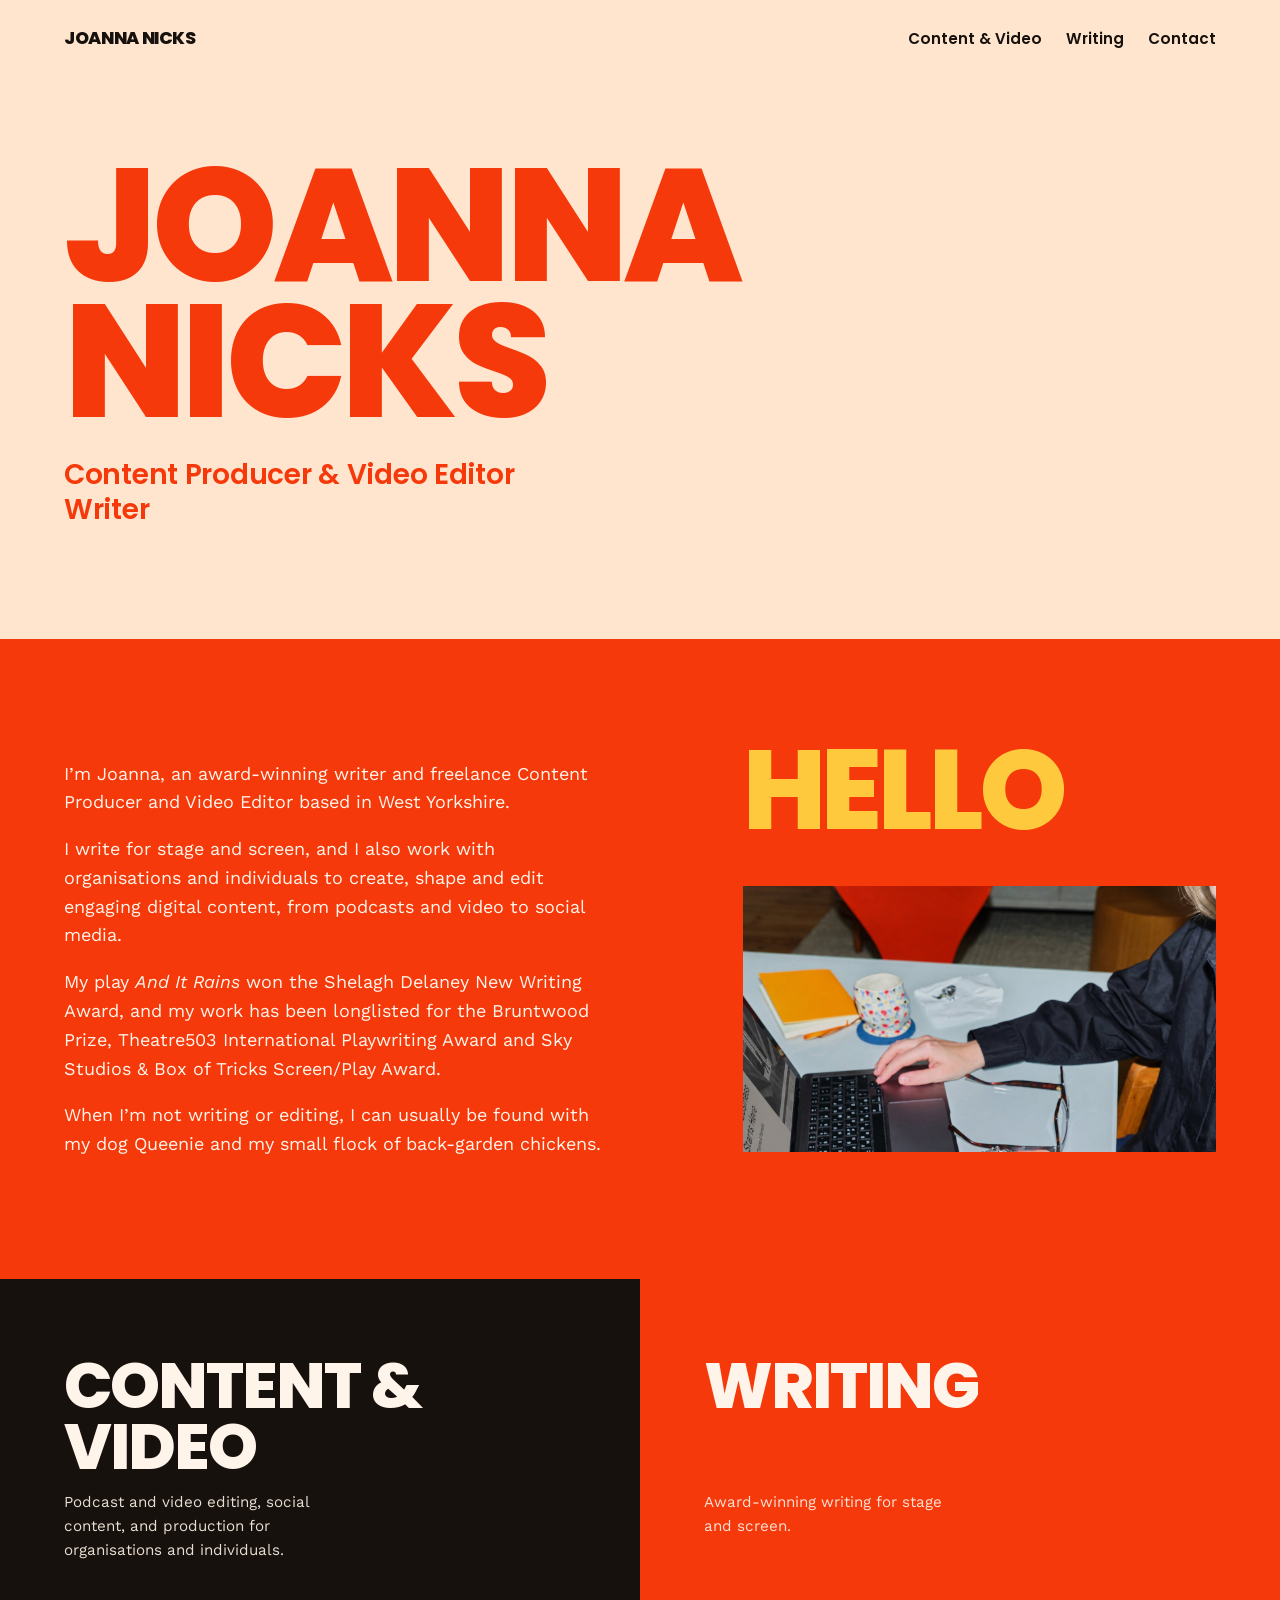
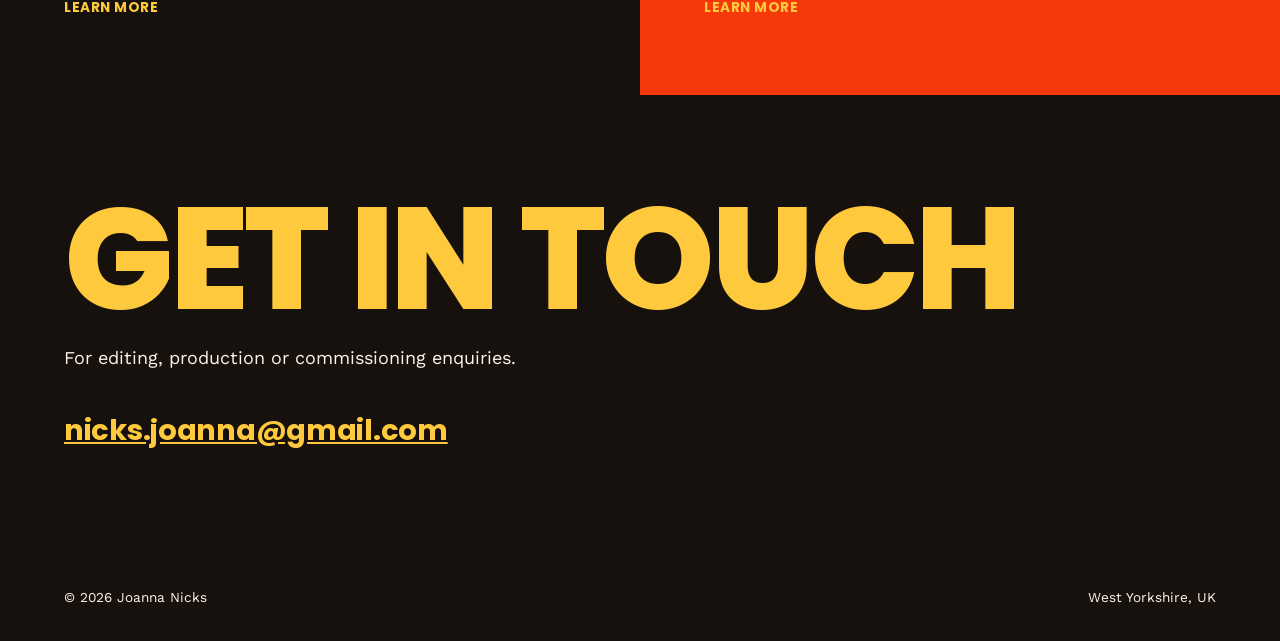
==== commit 01517e9b: "Homepage desk photo; remove the contact placeholder section - Adds the desk photo beside the bio, wi" ====
--- a/index.html
+++ b/index.html
@@ -33,13 +33,17 @@
 
   <section class="band band--orange">
     <div class="bio">
-      <div>
+      <div class="bio-text">
         <p>I’m Joanna, an award-winning writer and freelance Content Producer and Video Editor based in West Yorkshire.</p>
         <p>I write for stage and screen, and I also work with organisations and individuals to create, shape and edit engaging digital content, from podcasts and video to social media.</p>
         <p>My play <em>And It Rains</em> won the Shelagh Delaney New Writing Award, and my work has been longlisted for the Bruntwood Prize, Theatre503 International Playwriting Award and Sky Studios &amp; Box of Tricks Screen/Play Award.</p>
         <p>When I’m not writing or editing, I can usually be found with my dog Queenie and my small flock of back-garden chickens.</p>
       </div>
       <p class="shout">Hello</p>
+      <img class="bio-photo"
+           src="images/joanna-desk.jpg"
+           width="1400" height="788"
+           alt="Joanna at a laptop on a pale desk, with an orange notebook, a patterned mug and her glasses beside her.">
     </div>
   </section>
 
--- a/styles.css
+++ b/styles.css
@@ -152,14 +152,22 @@
   grid-template-columns: 1fr;
 }
 
-/* Wide screens: text down the left, the big HELLO top-right. */
+/* Wide screens: text down the left; HELLO sits directly above the photo in
+   the right column, both sharing the photo's left edge. */
 @media (min-width: 62rem) {
   .bio {
     grid-template-columns: minmax(0, 1.3fr) minmax(0, 1fr);
     align-items: start;
+    column-gap: clamp(2rem, 5vw, 5rem);
+    row-gap: clamp(1rem, 2vw, 1.5rem);
   }
-  .bio .shout { text-align: right; }
-}
+  .bio .bio-text  { grid-column: 1; grid-row: 1 / span 2; }
+  .bio .shout     { grid-column: 2; grid-row: 1; }
+  .bio .bio-photo { grid-column: 2; grid-row: 2; }
+}
+
+/* Photo beside the bio. Hard edges, fills its column. */
+.bio-photo { width: 100%; height: auto; }
 
 .shout {
   font-family: "Poppins", sans-serif;
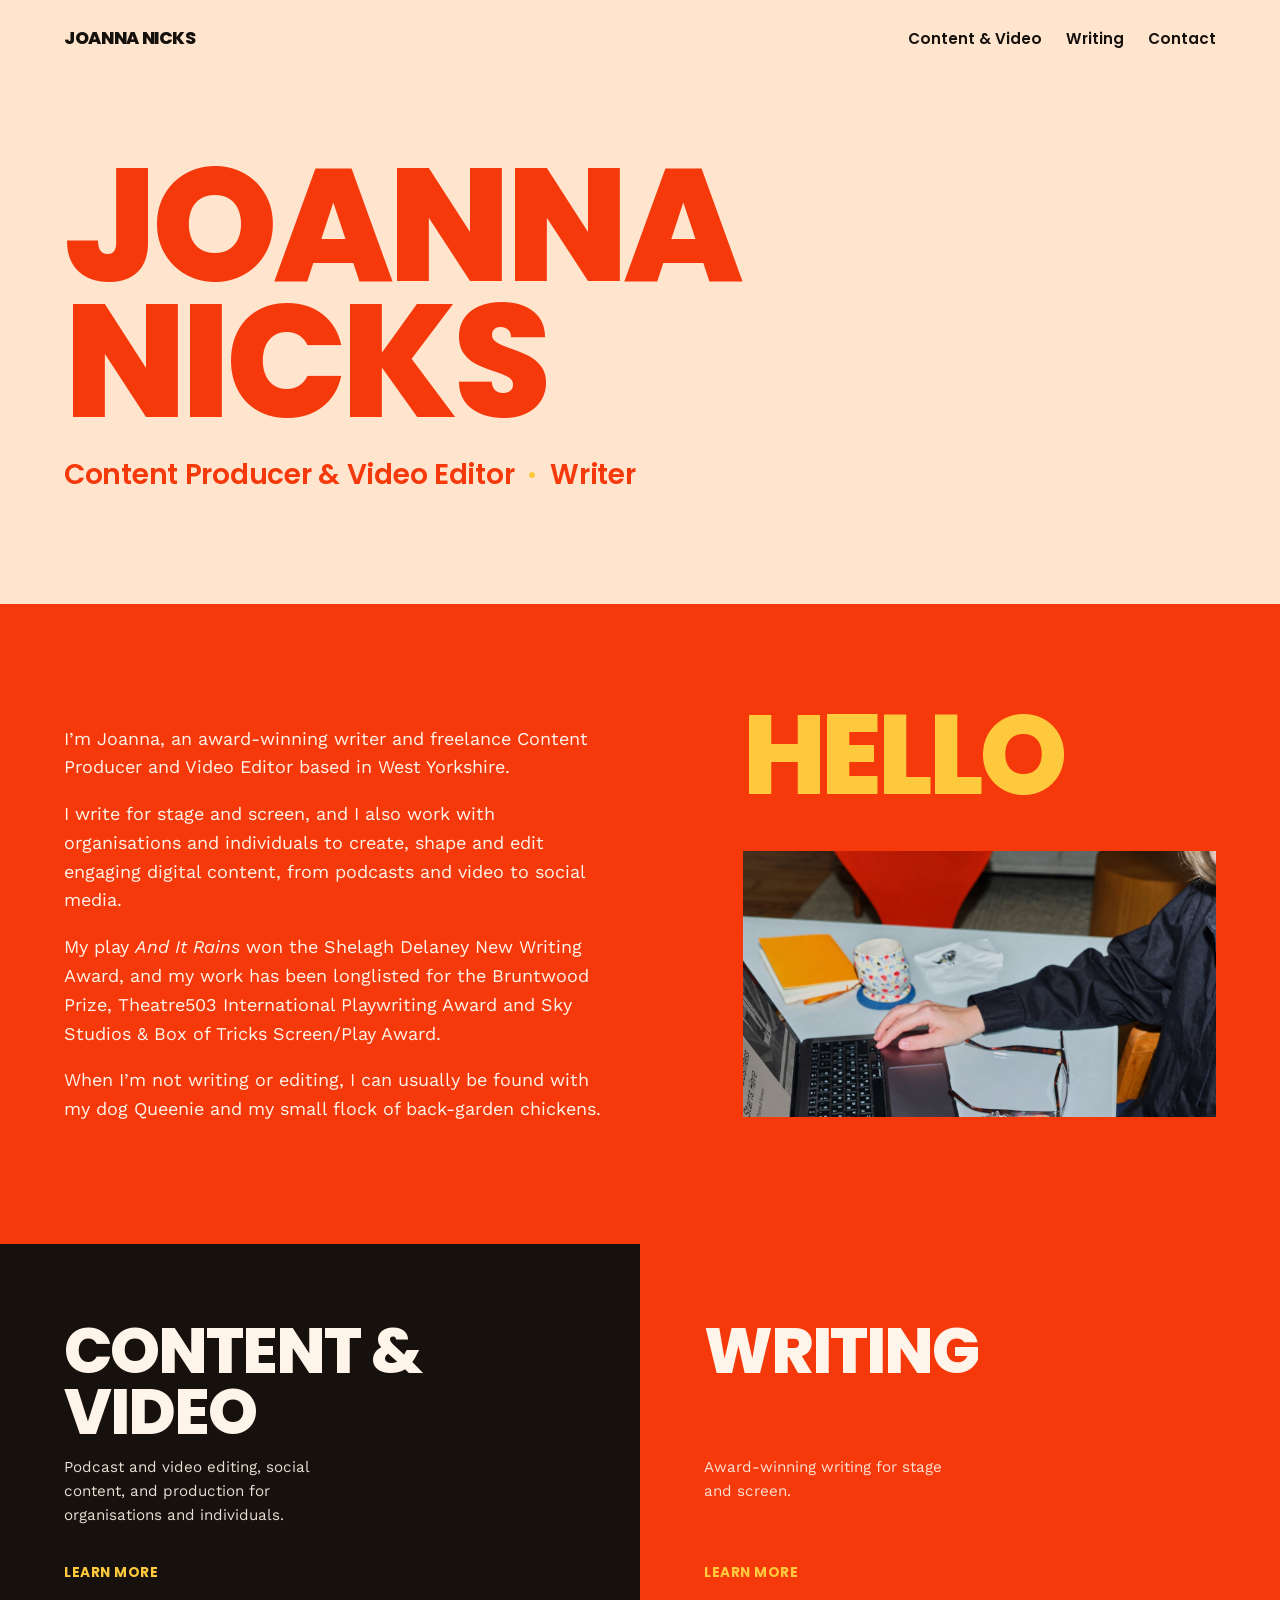
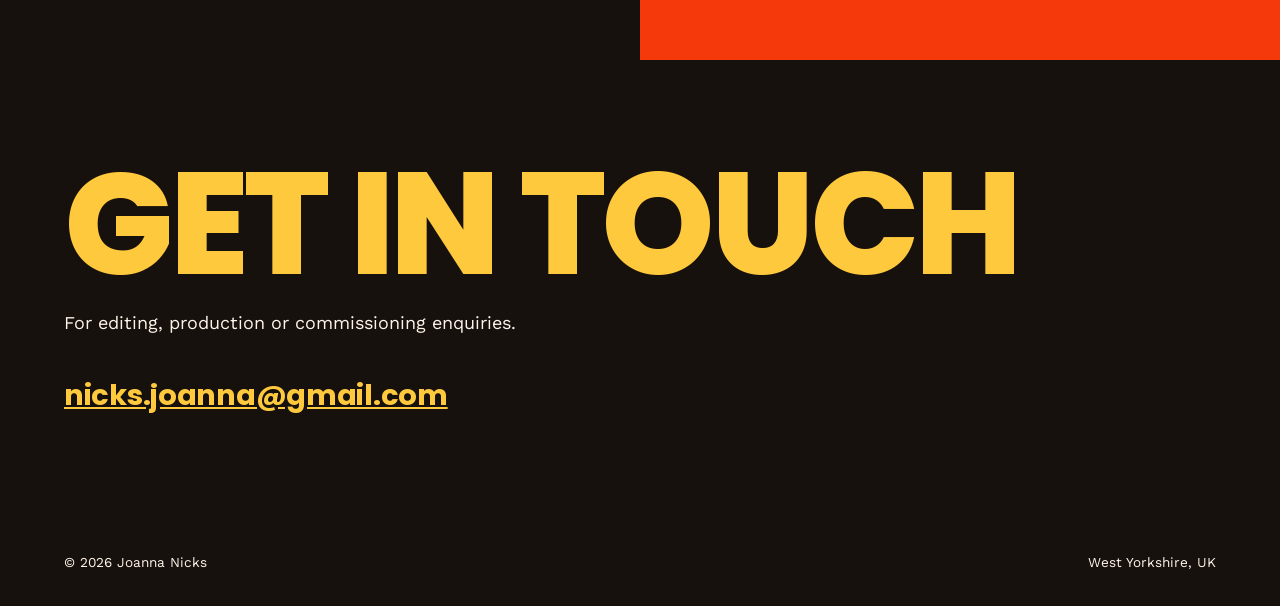
==== commit a0169f32: "Homepage: put the two strands on one line with a yellow dot Content Producer & Video Editor and Writ" ====
--- a/index.html
+++ b/index.html
@@ -28,7 +28,7 @@
 
   <section class="hero">
     <h1>Joanna<br>Nicks</h1>
-    <p class="roles">Content Producer &amp; Video Editor<br>Writer</p>
+    <p class="roles"><span class="strand">Content Producer &amp; Video Editor</span><span class="dot">·</span><span class="strand">Writer</span></p>
   </section>
 
   <section class="band band--orange">
--- a/styles.css
+++ b/styles.css
@@ -142,6 +142,16 @@
   color: var(--orange);
   margin: 1.75rem 0 0;
   letter-spacing: -0.01em;
+}
+
+/* The two strands of work on one line, split by a yellow dot; they stack
+   into two lines on a narrow screen so nothing runs off the edge. */
+.hero .roles .strand { white-space: nowrap; }
+.hero .roles .dot { color: var(--yellow); padding: 0 0.5em; font-weight: 800; }
+
+@media (max-width: 40rem) {
+  .hero .roles .strand { display: block; }
+  .hero .roles .dot { display: none; }
 }
 
 /* ---------- Bio band with the big HELLO ---------- */
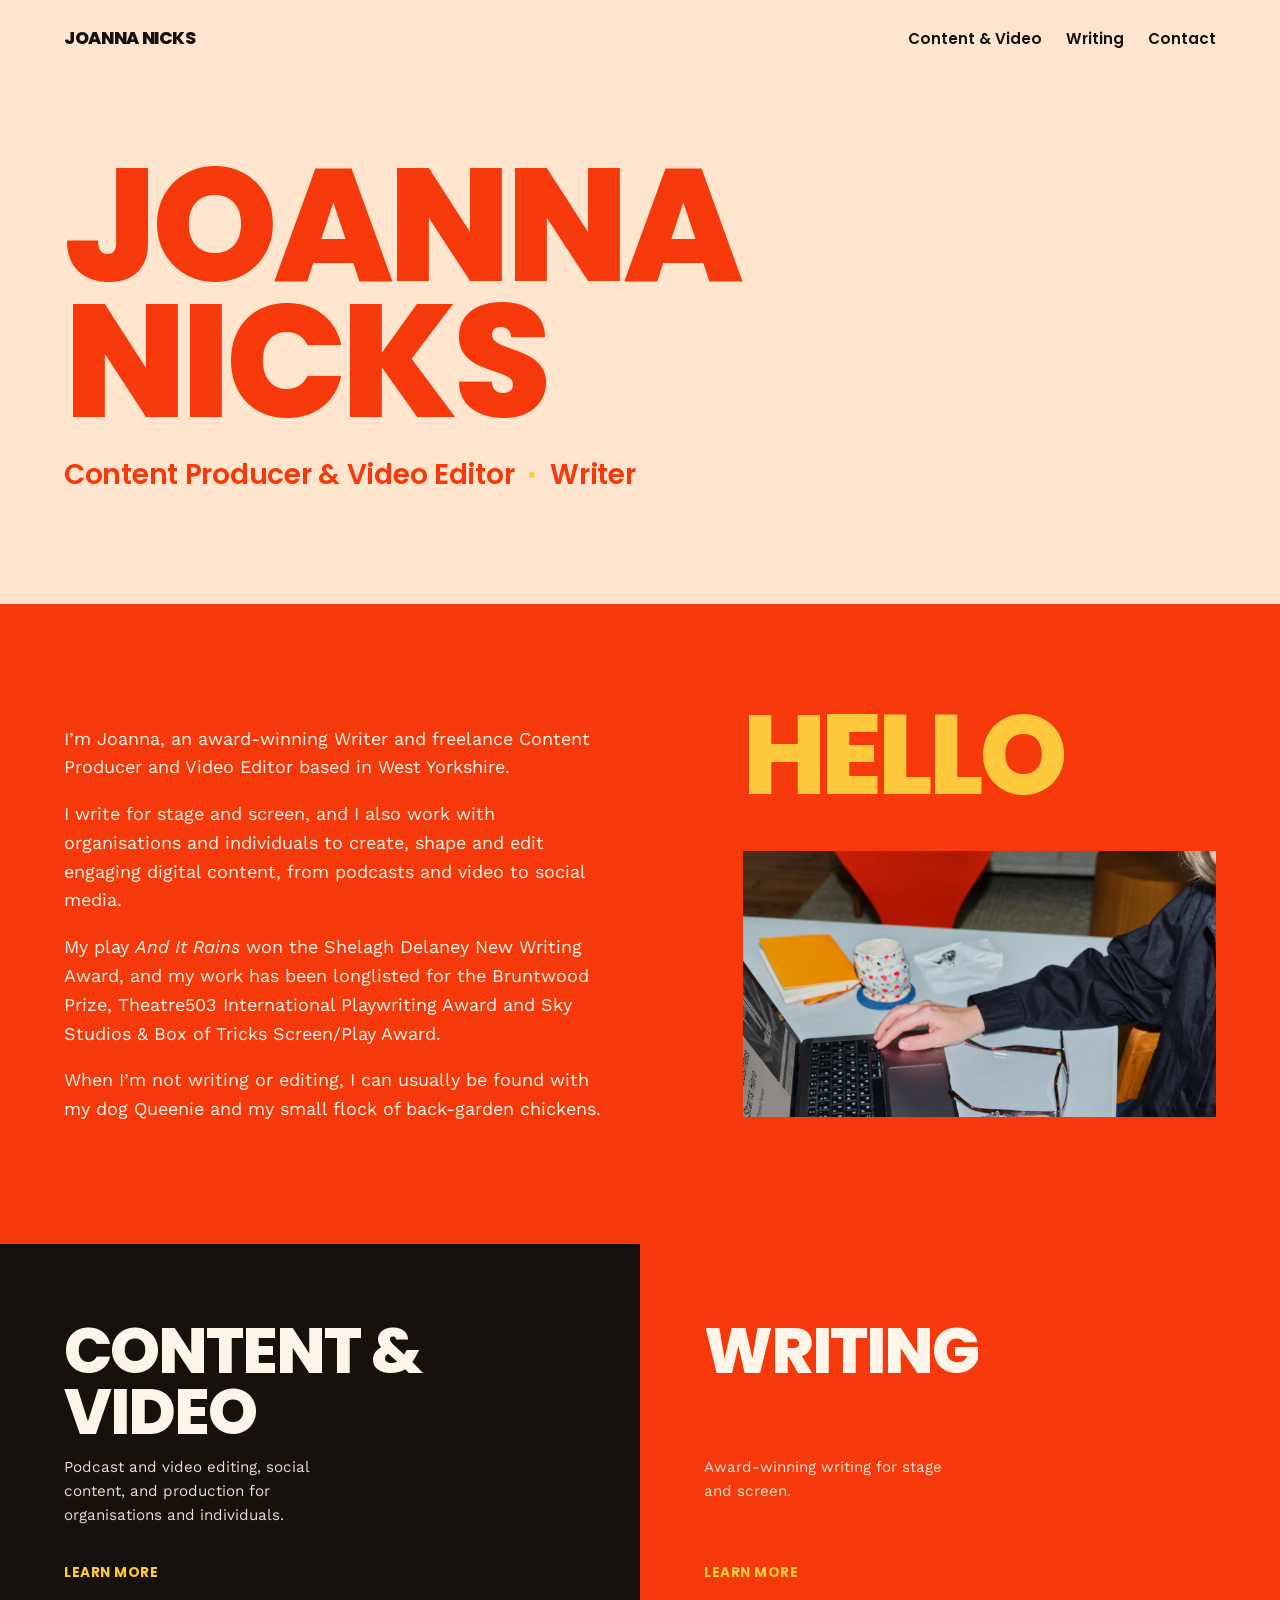
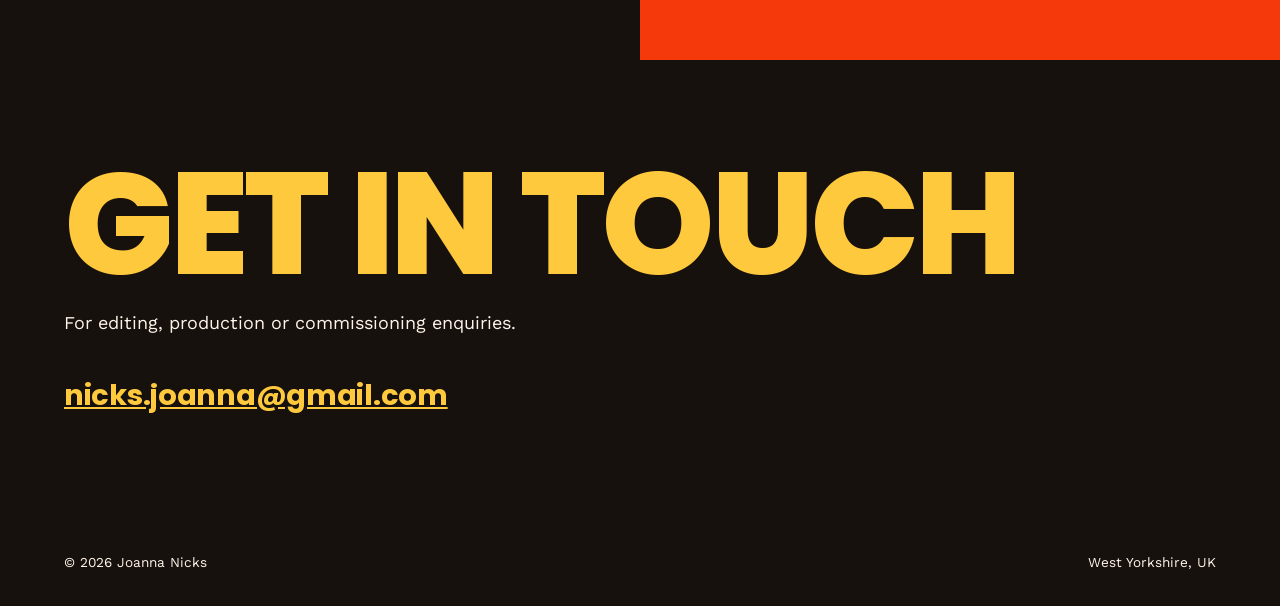
==== commit f765c1ea: "Polish: capitalise Writer/My Work, scroll-reveal animations, tidy titles - Homepage bio: "award-winn" ====
--- a/index.html
+++ b/index.html
@@ -3,12 +3,13 @@
 <head>
 <meta charset="utf-8">
 <meta name="viewport" content="width=device-width, initial-scale=1">
-<title>Joanna Nicks — Content Producer, Video Editor &amp; Writer</title>
+<title>Joanna Nicks | Content Producer, Video Editor &amp; Writer</title>
 <meta name="description" content="Joanna Nicks is an award-winning writer and freelance Content Producer and Video Editor based in West Yorkshire.">
 <link rel="preconnect" href="https://fonts.googleapis.com">
 <link rel="preconnect" href="https://fonts.gstatic.com" crossorigin>
 <link href="https://fonts.googleapis.com/css2?family=Poppins:wght@600;700;800&family=Work+Sans:wght@400;500&display=swap" rel="stylesheet">
 <link rel="stylesheet" href="styles.css">
+<script>document.documentElement.classList.add('js')</script>
 </head>
 <body>
 
@@ -34,7 +35,7 @@
   <section class="band band--orange">
     <div class="bio">
       <div class="bio-text">
-        <p>I’m Joanna, an award-winning writer and freelance Content Producer and Video Editor based in West Yorkshire.</p>
+        <p>I’m Joanna, an award-winning Writer and freelance Content Producer and Video Editor based in West Yorkshire.</p>
         <p>I write for stage and screen, and I also work with organisations and individuals to create, shape and edit engaging digital content, from podcasts and video to social media.</p>
         <p>My play <em>And It Rains</em> won the Shelagh Delaney New Writing Award, and my work has been longlisted for the Bruntwood Prize, Theatre503 International Playwriting Award and Sky Studios &amp; Box of Tricks Screen/Play Award.</p>
         <p>When I’m not writing or editing, I can usually be found with my dog Queenie and my small flock of back-garden chickens.</p>
@@ -74,5 +75,7 @@
   <span>West Yorkshire, UK</span>
 </footer>
 
+<script src="reveal.js" defer></script>
+
 </body>
 </html>
--- a/styles.css
+++ b/styles.css
@@ -281,8 +281,8 @@
 
 .band--orange .work .accolade, .band--ink .work .accolade { color: var(--yellow); }
 
-/* Services list titles pick up the orange for a bit of colour. */
-.service h3 { color: var(--orange); }
+/* Play and service titles pick up the orange for a bit of colour. */
+.work h3, .service h3 { color: var(--orange); }
 
 blockquote {
   margin: 1.5rem 0 0;
@@ -470,3 +470,53 @@
   padding: 0.75rem 1rem;
 }
 .skip:focus { left: var(--pad); top: 0.5rem; z-index: 10; }
+
+/* ---------- Scroll reveal ---------- */
+/* Content starts nudged down and faded out, then eases into place as it
+   enters the viewport. reveal.js does the watching and adds `.is-in`.
+   The hidden state only applies once reveal.js has marked <html> with the
+   `js` class, so with JavaScript off the page shows normally. `.is-in`
+   uses !important so it always wins over the more specific hidden rules. */
+.js .hero h1,
+.js .hero .roles,
+.js .bio-text > p,
+.js .shout,
+.js .bio-photo,
+.js .door,
+.js .lede,
+.js .work,
+.js .service,
+.js .grid > *,
+.js .next,
+.js .contact h2,
+.js .contact > p,
+.js .contact .email {
+  opacity: 0;
+  transform: translateY(24px);
+  transition: opacity 0.7s cubic-bezier(0.16, 0.7, 0.3, 1),
+              transform 0.7s cubic-bezier(0.16, 0.7, 0.3, 1);
+}
+
+.js .is-in { opacity: 1 !important; transform: none !important; }
+
+/* Anyone who prefers reduced motion: no movement, nothing hidden. */
+@media (prefers-reduced-motion: reduce) {
+  .js .hero h1,
+  .js .hero .roles,
+  .js .bio-text > p,
+  .js .shout,
+  .js .bio-photo,
+  .js .door,
+  .js .lede,
+  .js .work,
+  .js .service,
+  .js .grid > *,
+  .js .next,
+  .js .contact h2,
+  .js .contact > p,
+  .js .contact .email {
+    opacity: 1;
+    transform: none;
+    transition: none;
+  }
+}
